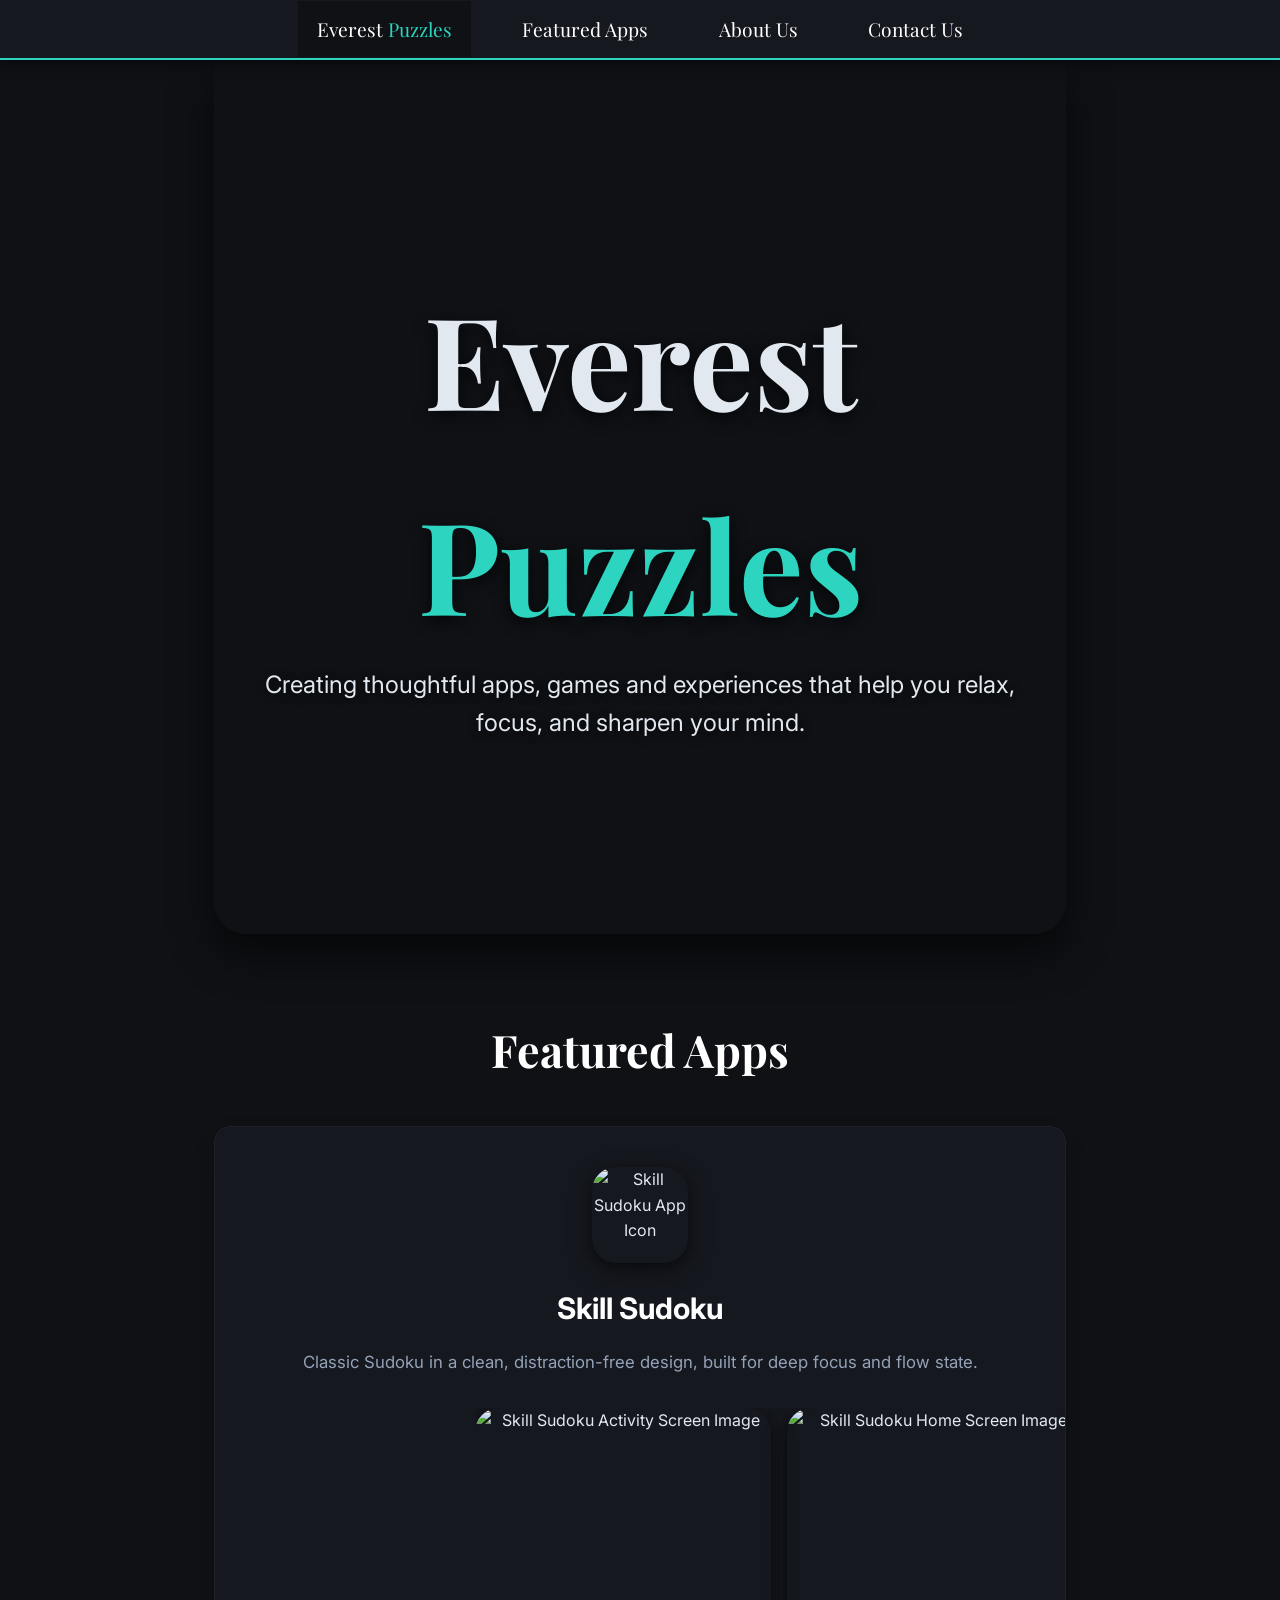
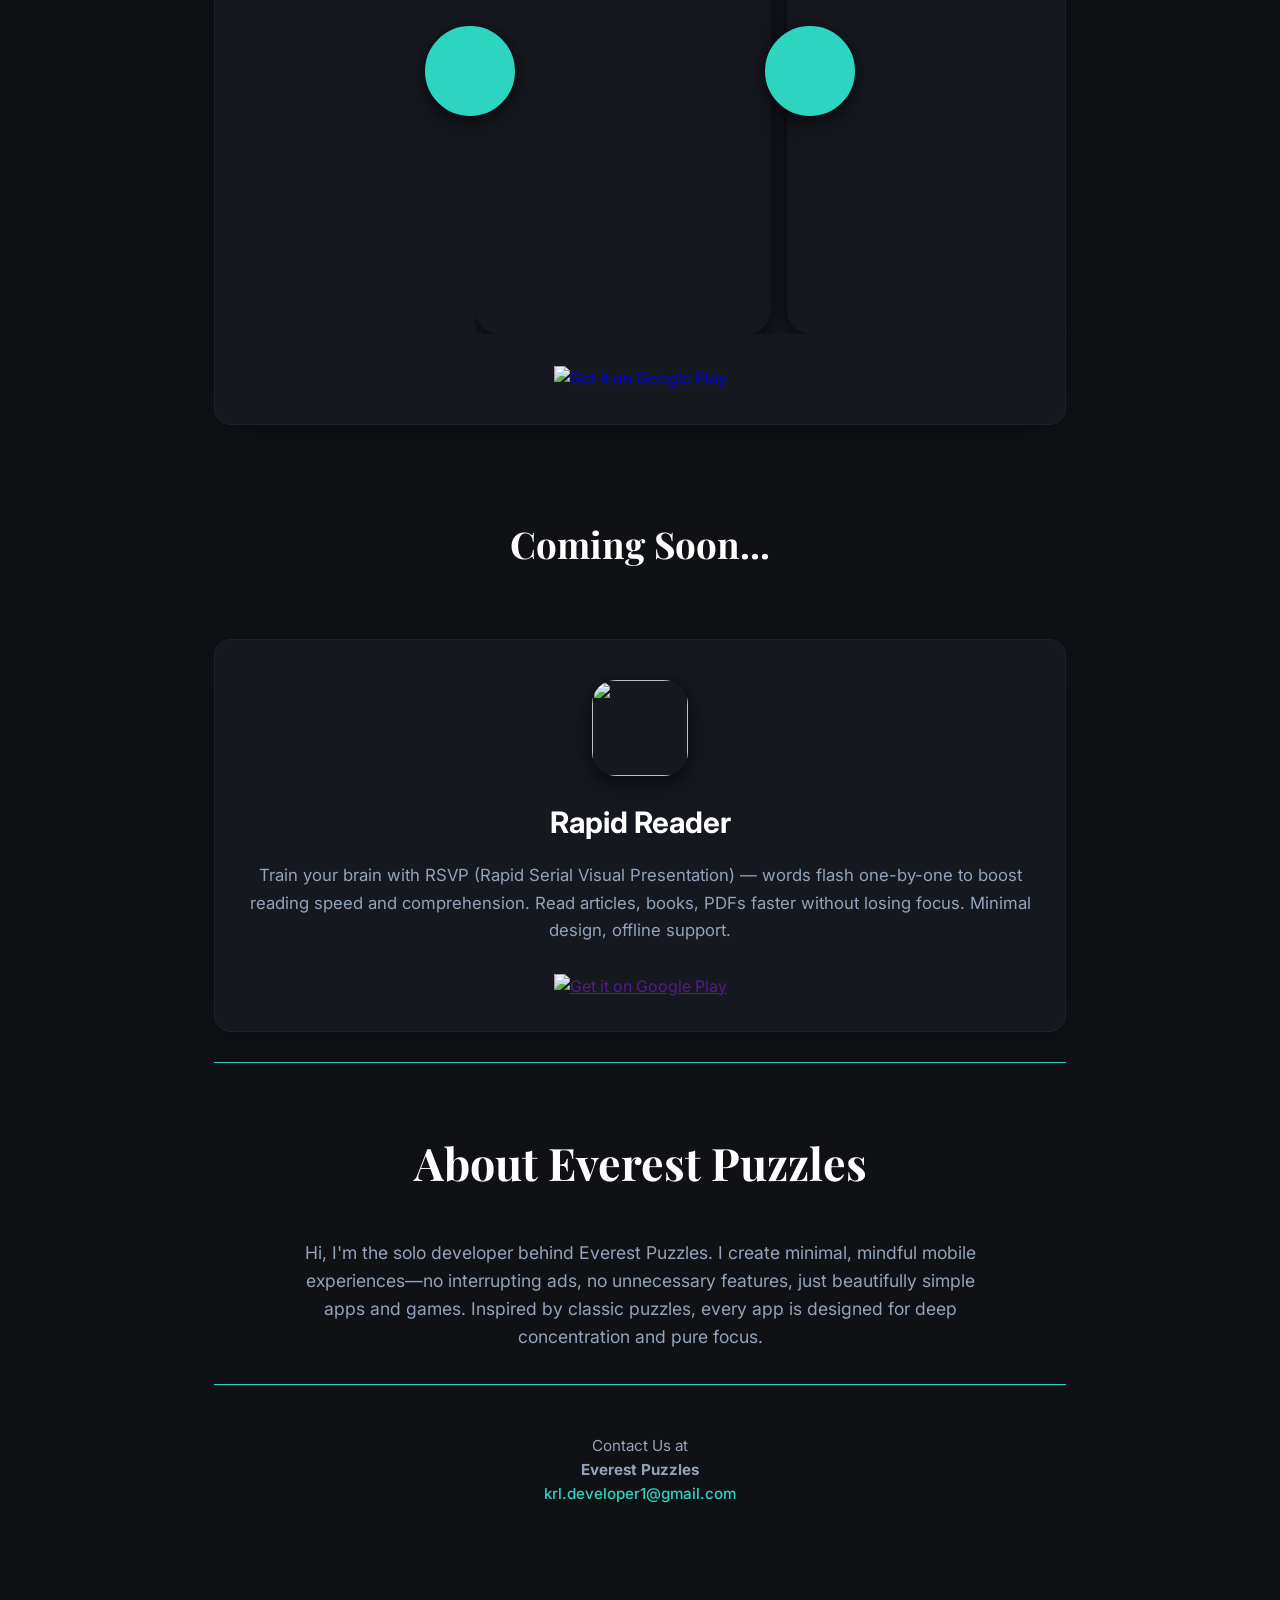
==== index.html @ 186bf248 "Fix UI on mobile" ====
<!doctype html>
<html lang="en">
  <head>
    <meta charset="UTF-8" />
    <meta name="viewport" content="width=device-width, initial-scale=1.0" />
    <meta
      name="google-site-verification"
      content="dbGVjRHwz0TLsbcTTrkSU8XyVQTYcrqPcztXuCtZaCU"
    />

    <title>Everest Puzzles</title>

    <link rel="preconnect" href="https://fonts.googleapis.com" />
    <link rel="preconnect" href="https://fonts.gstatic.com" crossorigin />
    <link
      href="https://fonts.googleapis.com/css2?family=Inter:wght@400;500;600;700&family=Playfair+Display:wght@700;800&display=swap"
      rel="stylesheet"
    />
    <link href="style.css" rel="stylesheet" />
    <link
      rel="stylesheet"
      type="text/css"
      href="https://cdn.jsdelivr.net/npm/@phosphor-icons/web@2.1.2/src/bold/style.css"
    />
  </head>


  <body>
    <div class="container">
      <header>
        <h1>Everest<span style="color: var(--accent)"> Puzzles</span></h1>
        <p class="tagline">
          Creating thoughtful apps, games and experiences that help you relax,
          focus, and sharpen your mind.
        </p>
      </header>

      <h2 id="featured-apps">Featured Apps</h2>

      <div class="apps-grid">
        <div class="app-card">
          <div class="app-content">
            <div class="app-logo">
              <img
                src="https://play-lh.googleusercontent.com/NwyaOed-PkCeQTjPtVj1I7zG62GM6DydMEllmFa0b9XXj2BlN_TraAVYO-V7wIe2wxOdKFVBklnFgoj_mtf0gdY=w512-rw"
                alt="Skill Sudoku App Icon"
              />
            </div>
            <div class="app-title">Skill Sudoku</div>
            <p class="app-desc">
              Classic Sudoku in a clean, distraction-free design, built for
              deep focus and flow state.
            </p>
            <div class="app-screenshot-container">
            <div class="app-screenshot-grid">
              <div class="app-screenshot">
                <img
                  src="https://play-lh.googleusercontent.com/mdUcGEPUgM1mJXJxhR2XV_RYFXEG4l9vpWkGyEtZmDdzyHCvKEciwUzfQ_eGHFE0a64Ru9lBirCX3XklvKDR=w1052-h592-rw"
                  alt="Skill Sudoku Activity Screen Image"
                />
              </div>
              <div class="app-screenshot">
                <img
                  src="https://play-lh.googleusercontent.com/xqq74ktHTslGBweRU2ZRpNQcc-37nGCqCHQ4YUYA-iKBwNVeUKY60aRuMS9HL2DTSWZbb1Y4fVYny5gG_fSs=w1052-h592-rw"
                  alt="Skill Sudoku Home Screen Image"
                />
              </div>
              <div class="app-screenshot">
                <img
                  src="https://play-lh.googleusercontent.com/rAgiMSFQ7FAYNxkguWkNg-zYeDOTkd55LLJfR-Xi64TnRB0S3By59lv-Bk7RWJJC2Nfcs2zmusudYTxvt11YVOk=w1052-h592-rw"
                  alt="Skill Sudoku How To Play Screen Image"
                />
              </div>
              <div class="app-screenshot">
                <img
                  src="https://play-lh.googleusercontent.com/2ImYkgoFRXlmTk5ZDJGWsh2_id8fmQ3IhZLGK776kxwefyWp1FAGk0PCsTkwO4BDaafygyQjIemBRr_m9c94=w1052-h592-rw"
                  alt="Skill Sudoku 6x6 Game Image"
                />
              </div>
              <div class="app-screenshot">
                <img
                  src="https://play-lh.googleusercontent.com/R0bIRF1PtXZUwcFwQUTJoilBbEOMFPMZEliZqxEdVAjClbCQVAEvkz2GxAoPGWyF36Sn5YFexMH8KRgacfNsFvE=w1052-h592-rw"
                  alt="Skill Sudoku 9x9 Game Image"
                />
              </div>
              <div class="app-screenshot">
                <img
                  src="https://play-lh.googleusercontent.com/M2uWXkJLlSu1kTgsUp5h_Stbj4gVOsQosqHeoVAJZ5z8ZrvbBXeSahBjFNcKKO2al55_0vgHYyz46jvFEyKCrw=w1052-h592-rw"
                  alt="Skill Sudoku Settings Screen Image"
                />
              </div>
              <div class="app-screenshot">
                <img
                  src="https://play-lh.googleusercontent.com/GKgKNWSjOwTeJhVD7-9cJlDQm1c4vz-wJnft5Q41sDm1s-0YUTk3E5IltFXQPQoexEH9VC1YWm05jCG33aluWg=w1052-h592-rw"
                  alt="Skill Sudoku Statistics Screen Image"
                />
              </div>
              <div class="app-screenshot">
                <img
                  src="https://play-lh.googleusercontent.com/rxCJkZ5RikZI3qdiNX8VPWnEG3ZbGLZ4VU8HW9ybby2rVe3NgZD9rQ9IFHX0nVM6oqOUQxvdyE1A8xBVsuQSIw=w1052-h592-rw"
                  alt="Skill Sudoku Sudoku History Screen Image"
                />
              </div>
            </div>
              <div class="screenshot-nav-button" style="left: -50px" onclick="previousImage()"><i class="ph-bold ph-caret-double-left"></i></div>
              <div class="screenshot-nav-button" style="right: -50px" onclick="nextImage()"><i class="ph-bold ph-caret-double-right"></i></div>
            </div>
            <a
              href="https://play.google.com/store/apps/details?id=com.krish.skillsudoku&hl=en_GB&pli=1"
              class="store-badge"
              target="_blank"
              rel="noopener"
            >
            <img
              src="https://upload.wikimedia.org/wikipedia/commons/7/78/Google_Play_Store_badge_EN.svg"
              alt="Get it on Google Play"
            />
            </a>
          </div>
        </div>
      </div>
      <br />
      <h3>Coming Soon...</h3>
      <br />
      <div class="apps-grid">
        <div class="app-card">
          <div class="app-content">
            <div class="app-logo">
              <img src="https://placehold.co/512x512?text=?" />
            </div>
            <div class="app-title">Rapid Reader</div>
            <p class="app-desc">
              Train your brain with RSVP (Rapid Serial Visual Presentation) —
              words flash one-by-one to boost reading speed and comprehension.
              Read articles, books, PDFs faster without losing focus. Minimal
              design, offline support.
            </p>
            <a href="" class="store-badge" target="_blank" rel="noopener">
              <img
                src="https://upload.wikimedia.org/wikipedia/commons/7/78/Google_Play_Store_badge_EN.svg"
                alt="Get it on Google Play"
              />
            </a>
          </div>
        </div>
      </div>

      <!-- About Section -->
    <div>
      <div
        style="
          margin-top: 30px;
          border-top: 1px solid var(--accent);
          border-bottom: 1px solid var(--accent);
        "
      >
        <h2 id="about-us">About Everest Puzzles</h2>
        <p
          style="
            max-width: 700px;
            margin: 0 auto 2rem;
            text-align: center;
            color: var(--text-sec);
            font-size: 1.1rem;
          "
        >
          Hi, I'm the solo developer behind Everest Puzzles. I create minimal,
          mindful mobile experiences—no interrupting ads, no unnecessary
          features, just beautifully simple apps and games. Inspired by classic
          puzzles, every app is designed for deep concentration and pure focus.
        </p>
      </div>
    </div>

    <footer id="contact-us">
      <p>
        Contact Us at<br/ ><strong>Everest Puzzles</strong><br />
        <a href="mailto:krl.developer1@gmail.com">krl.developer1@gmail.com</a>
      </p>
    </footer>
    <div class="navbar">
      <ul>
        <li>
          <p>Everest<span style="color: var(--accent)"> Puzzles</span></p>
        </li>
        <li><a href="#featured-apps">Featured Apps</a></li>
        <li><a href="#about-us">About Us</a></li>
        <li><a href="#contact-us">Contact Us</a></li>
      </ul>
    </div>
    <script src="screenshot-carousel-script.js"></script>
  </body>
</html>
---- style.css ----
:root {
  --bg: #0f1115;
  --surface: #16181f;
  --surface-2: #1e212b;
  --text: #e2e8f0;
  --text-sec: #94a3b8;
  --accent: #2dd4bf;
  --accent-dim: #0f766e;
}

* {
  margin: 0;
  padding: 0;
  box-sizing: border-box;
}

html,
body {
  min-height: 100%;
  background: var(--bg);
  color: var(--text);
  font-family: "Inter", system-ui, sans-serif;
  line-height: 1.6;
}

.container {
  max-width: 900px;
  margin: 0 auto;
  padding: 4rem 1.5rem 6rem;
}

header {
  position: relative;
  text-align: center;
  margin-bottom: 5rem;
  padding: 12rem 2rem 12rem;
  background: var(--bg)
    url("https://play-lh.googleusercontent.com/LMDs_vJP-gpUxQ6JbaKrohPrgesqFaukgXSXYJQ12qegTd7KudieOyLf1Fq3rpS2cfM=w3840-h2160-rw")
    center/cover no-repeat;
  border-radius: 0 0 32px 32px;
  /* Soft curve at bottom */
  overflow: hidden;
  box-shadow: 0 20px 40px rgba(0, 0, 0, 0.6);
}

header::before {
  content: "";
  position: absolute;
  inset: 0;
  background: linear-gradient(
    to bottom,
    rgba(15, 17, 21, 0.65),
    rgba(15, 17, 21, 0.9) 60%
  );
  z-index: 1;
}

header > * {
  position: relative;
  z-index: 2;
}

h1 {
  text-shadow: 0 4px 16px rgba(0, 0, 0, 0.8);
  font-size: clamp(4rem, 14vw, 8rem);
  font-family: "Playfair Display";
}

.tagline {
  text-shadow: 0 2px 10px rgba(0, 0, 0, 0.7);
  font-size: 1.5rem;
}

h2 {
  font-family: "Playfair Display", serif;
  font-size: 2.8rem;
  font-weight: 700;
  color: white;
  margin: 4rem 0 2.5rem;
  text-align: center;
}

h3 {
  font-family: "Playfair Display", serif;
  font-size: 2.3rem;
  font-weight: 700;
  color: white;
  margin: 4rem 0 2.5rem;
  text-align: center;
}

.apps-grid {
  display: grid;
  grid-template-columns: repeat(auto-fit, minmax(340px, 1fr));
  gap: 2rem;
}

.app-card {
  background: var(--surface);
  border-radius: 16px;
  overflow: hidden;
  border: 1px solid var(--surface-2);
  transition: all 0.25s ease;
  box-shadow: 0 10px 30px -12px rgba(0, 0, 0, 0.4);
}

.app-card:hover {
  transform: translateY(-8px);
  box-shadow: 0 20px 40px -16px rgba(0, 0, 0, 0.5);
  border-color: var(--accent-dim);
}

.app-content {
  padding: 2.5rem 2rem 2rem;
  text-align: center;
}

.app-logo {
  width: 96px;
  height: 96px;
  border-radius: 24px;
  overflow: hidden;
  box-shadow:
    0 8px 24px rgba(0, 0, 0, 0.4),
    0 2px 8px rgba(0, 0, 0, 0.3);
  margin: 0 auto 1.4rem;
  display: block;
  transition: transform 0.25s ease;
}

.app-card:hover .app-logo {
  transform: scale(1.08);
}

.app-logo img {
  width: 100%;
  height: 100%;
  object-fit: cover;
  display: block;
}

.app-title {
  font-size: 1.85rem;
  font-weight: 700;
  margin-bottom: 1rem;
  color: white;
}

.app-desc {
  font-size: 1.05rem;
  color: var(--text-sec);
  margin-bottom: 1.8rem;
  line-height: 1.65;
}

/* Screenshots */
.app-screenshot-container {
  position: relative;
  width: 100%;
  max-width: 330px;
  margin: 2rem auto;
  border-radius: 24px;
}

.app-screenshot-grid {
  display: flex;
  flex-direction: row;
  flex-wrap: nowrap;
  transition: transform 0.5s cubic-bezier(0.22, 1, 0.36, 1);
  transform: translateX(var(--translate-x, 0));
  width: max-content;
  overflow: hidden;
}

.screenshot-nav-button {
  display: flex;
  position: absolute;

  top: calc(50% - 45px);

  justify-content: center;
  align-items: center;

  background-color: var(--accent);

  border: 2px solid var(--accent);
  border-radius: 50%;
  width: 90px;
  height: 90px;

  transition:
    transform 0.08s ease,
    background-color 0.2s ease,
    box-shadow 0.25s ease;

  box-shadow:
    0 8px 24px rgba(0, 0, 0, 0.4),
    0 2px 8px rgba(0, 0, 0, 0.3);
}

.screenshot-nav-button:hover {
  transform: scale(1.1);
  background-color: var(--accent-dim);

  box-shadow:
    0 8px 24px var(--accent-dim),
    0 2px 8px var(--accent-dim);
}

.screenshot-nav-button:active {
  background-color: var(--surface-2);
  box-shadow:
    0 8px 24px var(--accent),
    0 2px 8px var(--accent);
  transform: scale(0.86);
}

.app-screenshot {
  flex: 0 0 296px;
  height: 526px;
  margin-right: 16px;
  border-radius: 24px;
  overflow: hidden;
  box-shadow:
    0 8px 24px rgba(0, 0, 0, 0.4),
    0 2px 8px rgba(0, 0, 0, 0.3);
  transition: transform 0.25s ease;
}

.app-screenshot:last-child {
  margin-right: 0;
}

.app-screenshot img {
  width: 100%;
  height: 100%;
  object-fit: cover;
  display: block;
}

.app-screenshot:hover {
  transform: scale(1.04);
}
.app-screenshot:hover {
  transform: scale(1.04);
}

.store-badge {
  display: inline-block;
  transition: transform 0.2s ease;
}

.store-badge:hover {
  transform: scale(1.06);
}

.store-badge img {
  height: 64px;
  width: auto;
}

footer {
  padding: 3rem 1.5rem 2rem;
  text-align: center;
  border-top: 1px solid var(--surface-2);
  color: var(--text-sec);
  font-size: 0.95rem;
}

footer a {
  color: var(--accent);
  text-decoration: none;
  font-weight: 500;
}

footer a:hover {
  text-decoration: underline;
  color: #5eead4;
}

/* Navigation Bar */
.navbar {
  position: fixed;
  top: 0;
  left: 0;
  width: 100%;
  height: 60px;
  background: var(--surface);
  border-bottom: 2px solid var(--accent);
  box-shadow: 0 4px 12px rgba(0, 0, 0, 0.5);
  z-index: 1000;
  display: flex;
  align-items: center;
  justify-content: center;
}

.navbar ul {
  list-style: none;
  display: flex;
  margin: 0;
  padding: 0;
}

.navbar li {
  margin: 0 1rem;
}

.navbar a,
.navbar p {
  display: flex;
  color: white;
  text-decoration: none;
  font-family: "Playfair Display", serif;
  font-size: 1.2rem;
  padding: 0.8rem 1.2rem;
  transition: all 0.3s;
  align-items: center;
}

.navbar p {
  background: var(--bg);
}

.navbar a:hover {
  color: var(--accent);
  background: var(--surface-2);
  border-radius: 12px;
}

.navbar .logo {
  font-weight: bold;
  margin-right: 2rem;
}

@media (max-width: 768px) {
  .navbar ul {
    flex-wrap: wrap;
    justify-content: center;
  }

  .navbar {
    height: 120px;
  }

  .navbar li {
    margin: 0.5rem;
  }

  header {
    padding: 8rem 1.5rem 9rem;
  }

  h1 {
    font-size: clamp(3.2rem, 11vw, 5.5rem);
  }

  .container {
    padding: 2rem 1rem 5rem;
  }

  .navbar a,
  .navbar p {
    font-size: 1.05rem;
    padding: 0.5rem 0.9rem;
  }

  .app-logo {
    width: 88px;
    height: 88px;
    border-radius: 22px;
  }
}
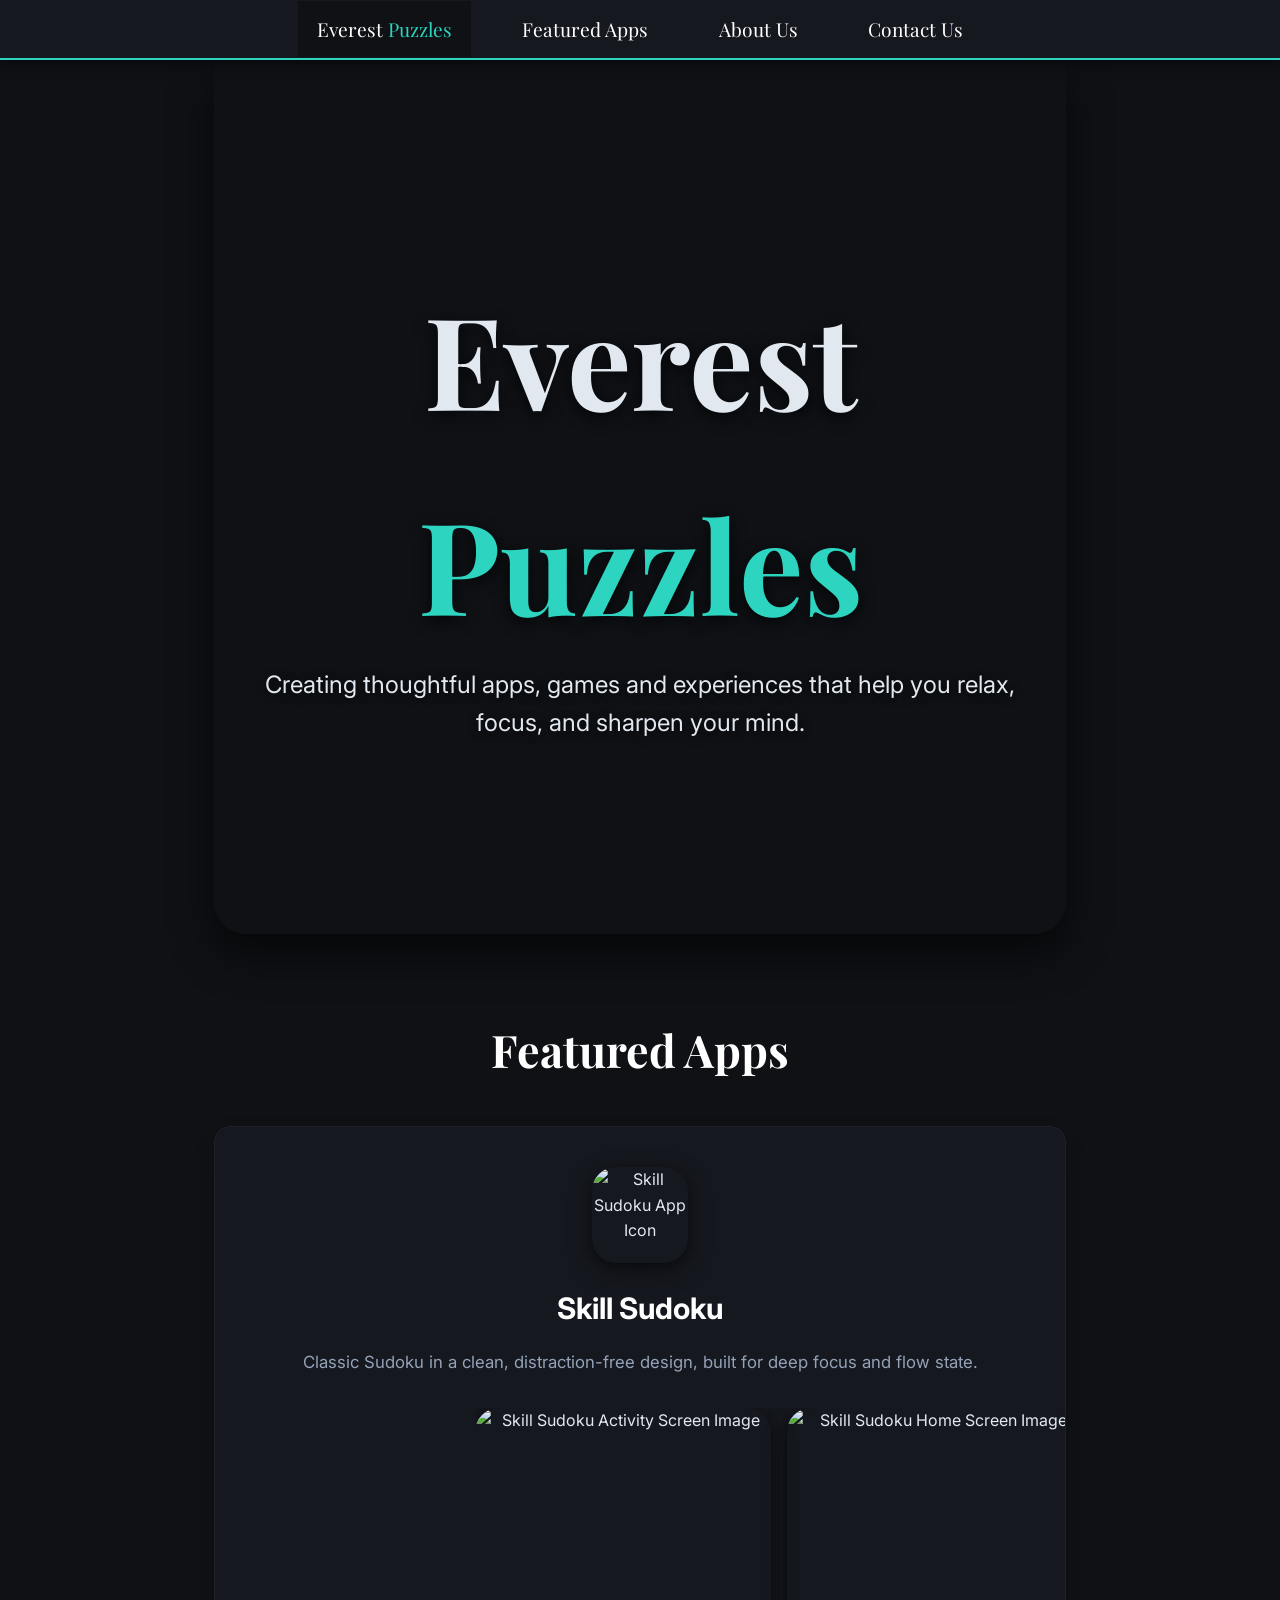
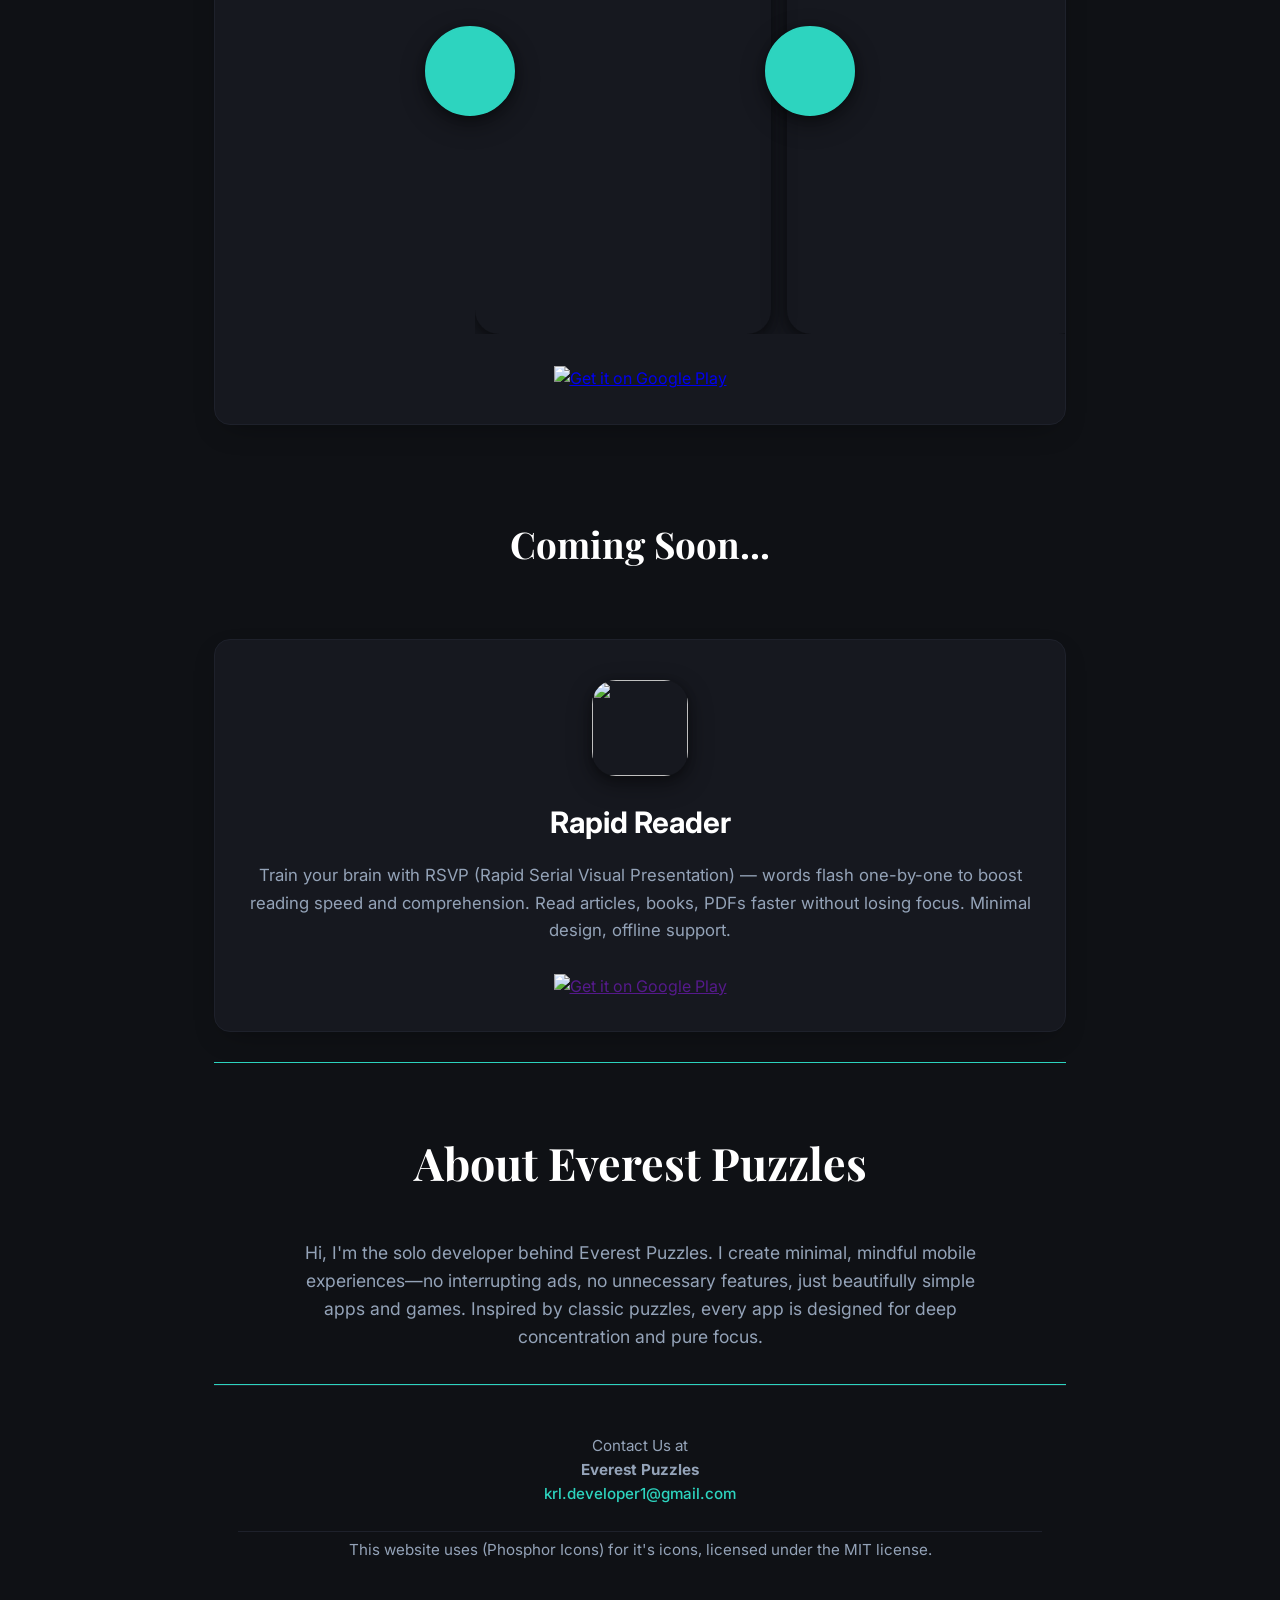
==== commit 0437121a: "Add review card Add review cards to quote reviews in the future." ====
--- a/index.html
+++ b/index.html
@@ -177,6 +177,8 @@
         Contact Us at<br/ ><strong>Everest Puzzles</strong><br />
         <a href="mailto:krl.developer1@gmail.com">krl.developer1@gmail.com</a>
       </p>
+      <br >
+      <div style="border-top: 1px solid var(--surface-2);"><p style="margin-top: 6px;">This website uses <a href="phosphoricons.com"></a> (Phosphor Icons) for it's icons, licensed under the MIT license.</p></div>
     </footer>
     <div class="navbar">
       <ul>
--- a/style.css
+++ b/style.css
@@ -6,6 +6,8 @@
   --text-sec: #94a3b8;
   --accent: #2dd4bf;
   --accent-dim: #0f766e;
+  --review-gold: #e0b700;
+  --review-gold-dim: #d0a300;
 }
 
 * {
@@ -87,6 +89,16 @@
   color: white;
   margin: 4rem 0 2.5rem;
   text-align: center;
+}
+
+h4 {
+  font-family: "Playfair Display", serif;
+  font-size: 1.9rem;
+  font-weight: 500;
+  color: var(--text);
+  margin: 4rem 0 2.5rem;
+  text-align: center;
+  border-bottom: 1px solid var(--accent);
 }
 
 .apps-grid {
@@ -332,6 +344,48 @@
   margin-right: 2rem;
 }
 
+/* Review cards/quote */
+.review-card {
+  background-color: var(--bg);
+  border-radius: 32px;
+  border: 3px solid var(--review-gold);
+  box-shadow:
+    0 20px 40px rgba(0, 0, 0, 0.6),
+    0 0 0 4px rgba(224, 183, 0, 0.15);
+  margin: 6px;
+  transition:
+    transform 0.2s ease,
+    border-width 0.2s ease,
+    background-color 0.1s ease;
+}
+
+.review-card:hover {
+  transform: scale(1.06);
+  border-width: 6px;
+  background-color: var(--surface-2);
+}
+
+.review-card .name {
+  color: var(--text-sec);
+  font-size: 1.35rem;
+  margin-left: 30px;
+  margin-top: 8px;
+  float: left;
+}
+
+.review-card .rating {
+  display: flex;
+  justify-content: center;
+  color: #ffdf00;
+  font-size: 2.4rem;
+  clear: both;
+}
+
+.review-card p {
+  color: #ffffff;
+  margin-bottom: 12px;
+}
+
 @media (max-width: 768px) {
   .navbar ul {
     flex-wrap: wrap;
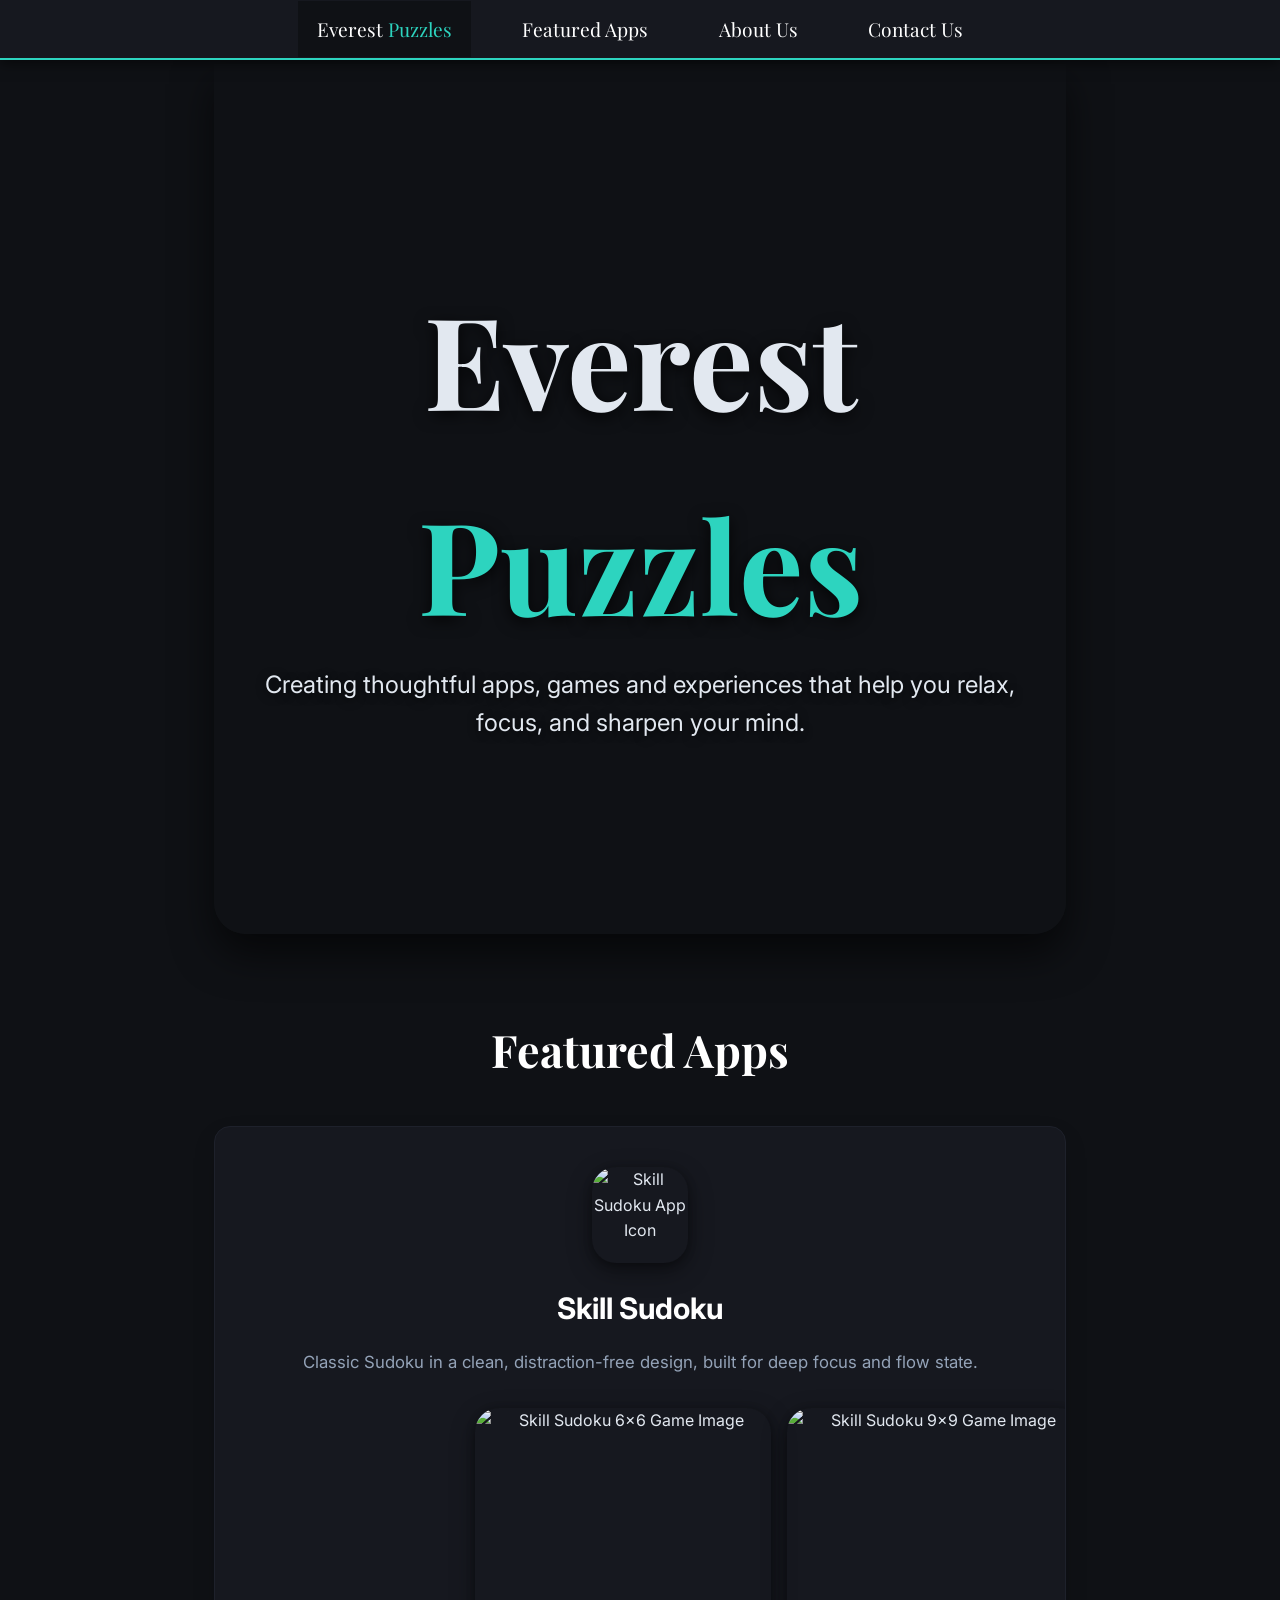
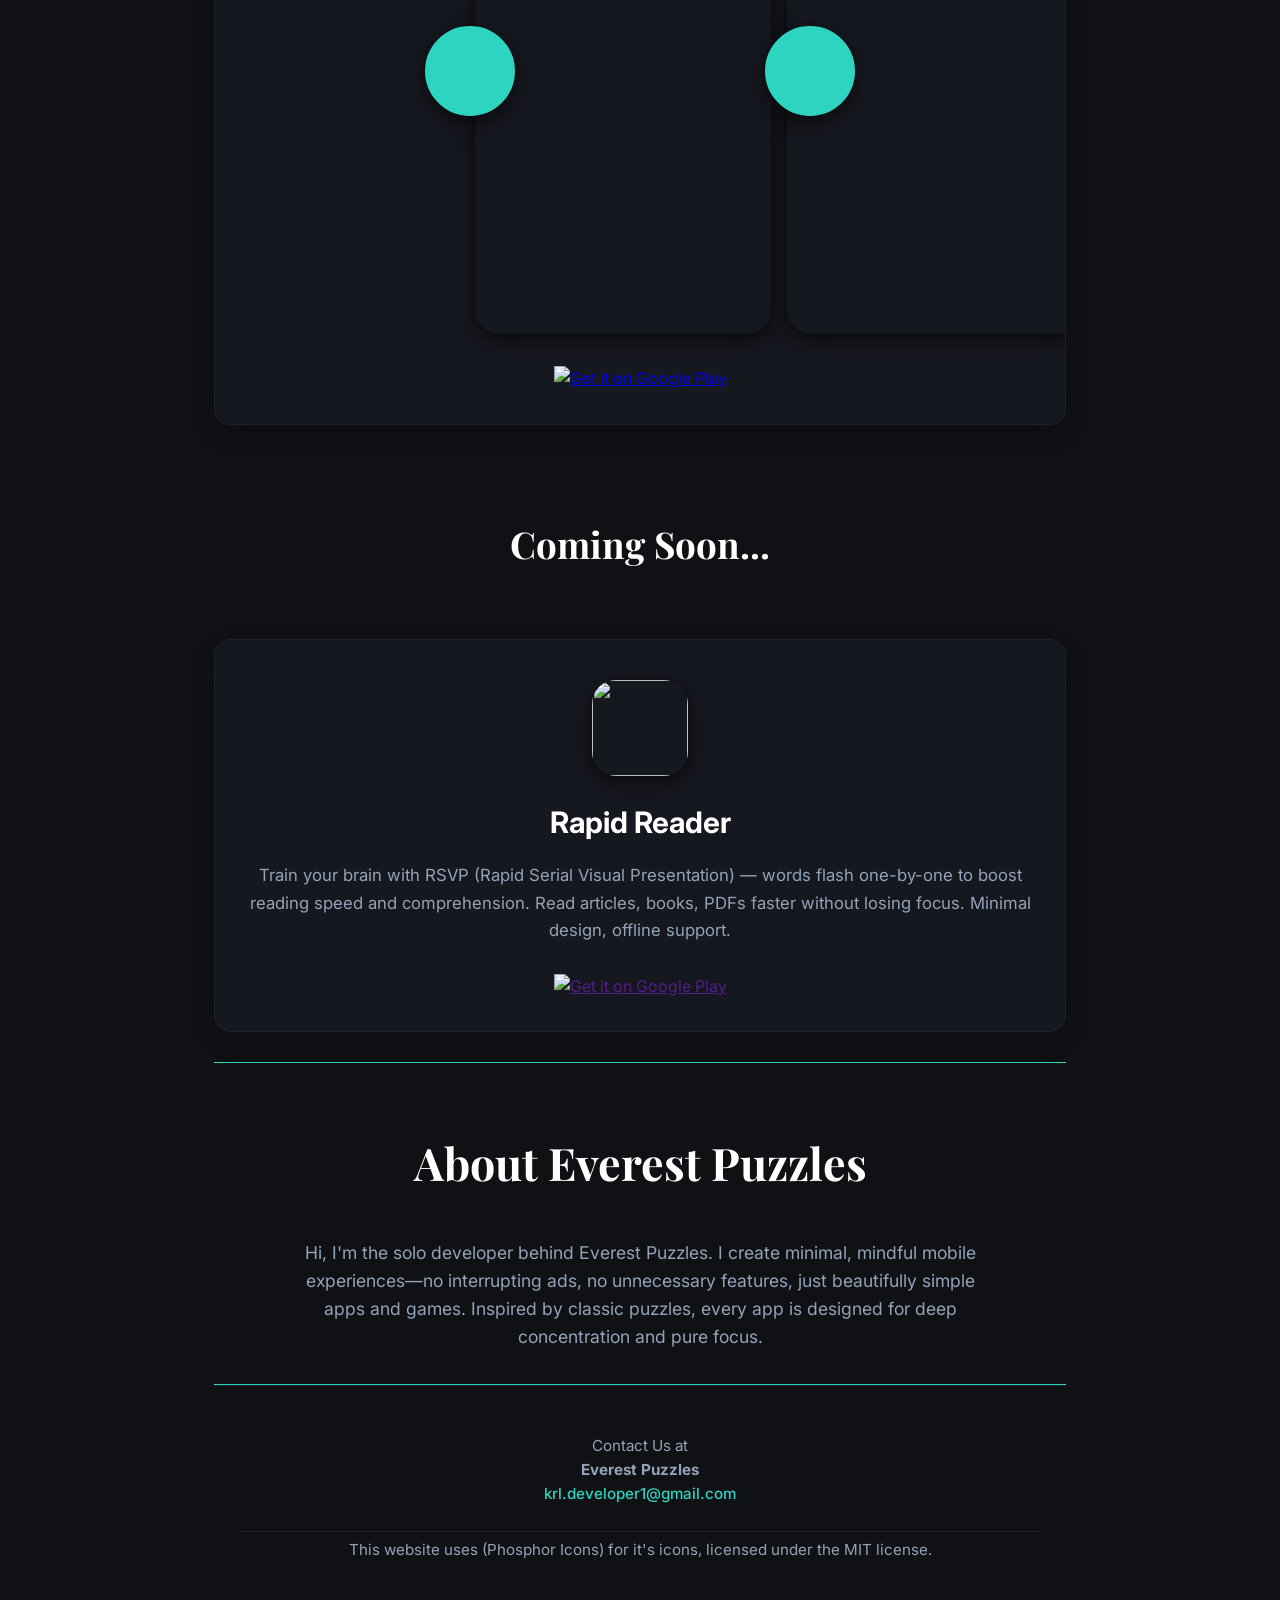
==== commit 73aea8d0: "Add new screenshots, fix screenshot clipping Add screenshots of the new Skill Sudoku UI and fix an i" ====
--- a/index.html
+++ b/index.html
@@ -55,50 +55,38 @@
             <div class="app-screenshot-grid">
               <div class="app-screenshot">
                 <img
-                  src="https://play-lh.googleusercontent.com/mdUcGEPUgM1mJXJxhR2XV_RYFXEG4l9vpWkGyEtZmDdzyHCvKEciwUzfQ_eGHFE0a64Ru9lBirCX3XklvKDR=w1052-h592-rw"
+                  <img src="https://play-lh.googleusercontent.com/4seR6eb0XaaSOPc-oehDUCrwgzE5L5pyx5Hs8DuT1V3Th_sOFHqNfAOSqGzwmDSb-t40oTW-3TN-Sp3zAe58pg=w1052-h592-rw"
+                  alt="Skill Sudoku 6x6 Game Image">
+                />
+              </div>
+              <div class="app-screenshot">
+                <img
+                  src="https://play-lh.googleusercontent.com/-CowCU8efrVnyYh8g-Zp0kEtvtSY04-jj2XUZatT33Xrv7MbTbilXRYpi5kYKTerEjPKrJPXtPns1HKub1Jx4A=w1052-h592-rw"
+                  alt="Skill Sudoku 9x9 Game Image"
+                />
+              </div>
+              <div class="app-screenshot">
+                <img
+                  src="https://play-lh.googleusercontent.com/MD5v-p3hxLlmNz7Ep4J3Lo3tFovnkZQCwf0i8tvT0g4oKPkdD2lCwG-Ckh5ZJpGz0meWML_iSMSg0pdImDewGg=w1052-h592-rw"
+                  alt="Skill Sudoku Statistics Screen Image"
+                />
+              </div>
+              <div class="app-screenshot">
+                <img
+                  src="https://play-lh.googleusercontent.com/Z6Uj4tebRGMlkJtfRnKTJlHq5G-7U31KKficmnbTHe1cNav3AVFYApk_uNi3leojlfdNY-tIFGrWeiTKStXKJgg=w1052-h592-rw"
+                  alt="Skill Sudoku Home Screen Image"
+                />
+              </div>
+              <div class="app-screenshot">
+                <img
+                  src="https://play-lh.googleusercontent.com/X3oJ8Nkr52Q5UJRGbYaxrcTnY-a0HVlsbT6oc5g3G_vVsRQF6T40Z3_EVpRPQHBkyV8zHoq8pT_VXo31HmasIA=w1052-h592-rw"
                   alt="Skill Sudoku Activity Screen Image"
                 />
               </div>
               <div class="app-screenshot">
                 <img
-                  src="https://play-lh.googleusercontent.com/xqq74ktHTslGBweRU2ZRpNQcc-37nGCqCHQ4YUYA-iKBwNVeUKY60aRuMS9HL2DTSWZbb1Y4fVYny5gG_fSs=w1052-h592-rw"
-                  alt="Skill Sudoku Home Screen Image"
-                />
-              </div>
-              <div class="app-screenshot">
-                <img
-                  src="https://play-lh.googleusercontent.com/rAgiMSFQ7FAYNxkguWkNg-zYeDOTkd55LLJfR-Xi64TnRB0S3By59lv-Bk7RWJJC2Nfcs2zmusudYTxvt11YVOk=w1052-h592-rw"
+                  src="https://play-lh.googleusercontent.com/Ihvf-KndHTKvL0evKYfzFyz-tIN5BiVo2n39PxoTAIuoJFIEY3XHgnSmoxAH5l_U5FYKxFczgG7nj2GGp8xbTw=w1052-h592-rw"
                   alt="Skill Sudoku How To Play Screen Image"
-                />
-              </div>
-              <div class="app-screenshot">
-                <img
-                  src="https://play-lh.googleusercontent.com/2ImYkgoFRXlmTk5ZDJGWsh2_id8fmQ3IhZLGK776kxwefyWp1FAGk0PCsTkwO4BDaafygyQjIemBRr_m9c94=w1052-h592-rw"
-                  alt="Skill Sudoku 6x6 Game Image"
-                />
-              </div>
-              <div class="app-screenshot">
-                <img
-                  src="https://play-lh.googleusercontent.com/R0bIRF1PtXZUwcFwQUTJoilBbEOMFPMZEliZqxEdVAjClbCQVAEvkz2GxAoPGWyF36Sn5YFexMH8KRgacfNsFvE=w1052-h592-rw"
-                  alt="Skill Sudoku 9x9 Game Image"
-                />
-              </div>
-              <div class="app-screenshot">
-                <img
-                  src="https://play-lh.googleusercontent.com/M2uWXkJLlSu1kTgsUp5h_Stbj4gVOsQosqHeoVAJZ5z8ZrvbBXeSahBjFNcKKO2al55_0vgHYyz46jvFEyKCrw=w1052-h592-rw"
-                  alt="Skill Sudoku Settings Screen Image"
-                />
-              </div>
-              <div class="app-screenshot">
-                <img
-                  src="https://play-lh.googleusercontent.com/GKgKNWSjOwTeJhVD7-9cJlDQm1c4vz-wJnft5Q41sDm1s-0YUTk3E5IltFXQPQoexEH9VC1YWm05jCG33aluWg=w1052-h592-rw"
-                  alt="Skill Sudoku Statistics Screen Image"
-                />
-              </div>
-              <div class="app-screenshot">
-                <img
-                  src="https://play-lh.googleusercontent.com/rxCJkZ5RikZI3qdiNX8VPWnEG3ZbGLZ4VU8HW9ybby2rVe3NgZD9rQ9IFHX0nVM6oqOUQxvdyE1A8xBVsuQSIw=w1052-h592-rw"
-                  alt="Skill Sudoku Sudoku History Screen Image"
                 />
               </div>
             </div>
--- a/style.css
+++ b/style.css
@@ -181,7 +181,6 @@
   transition: transform 0.5s cubic-bezier(0.22, 1, 0.36, 1);
   transform: translateX(var(--translate-x, 0));
   width: max-content;
-  overflow: hidden;
 }
 
 .screenshot-nav-button {
@@ -233,6 +232,7 @@
   margin-right: 16px;
   border-radius: 24px;
   overflow: hidden;
+
   box-shadow:
     0 8px 24px rgba(0, 0, 0, 0.4),
     0 2px 8px rgba(0, 0, 0, 0.3);
@@ -246,7 +246,7 @@
 .app-screenshot img {
   width: 100%;
   height: 100%;
-  object-fit: cover;
+  object-fit: contain;
   display: block;
 }
 
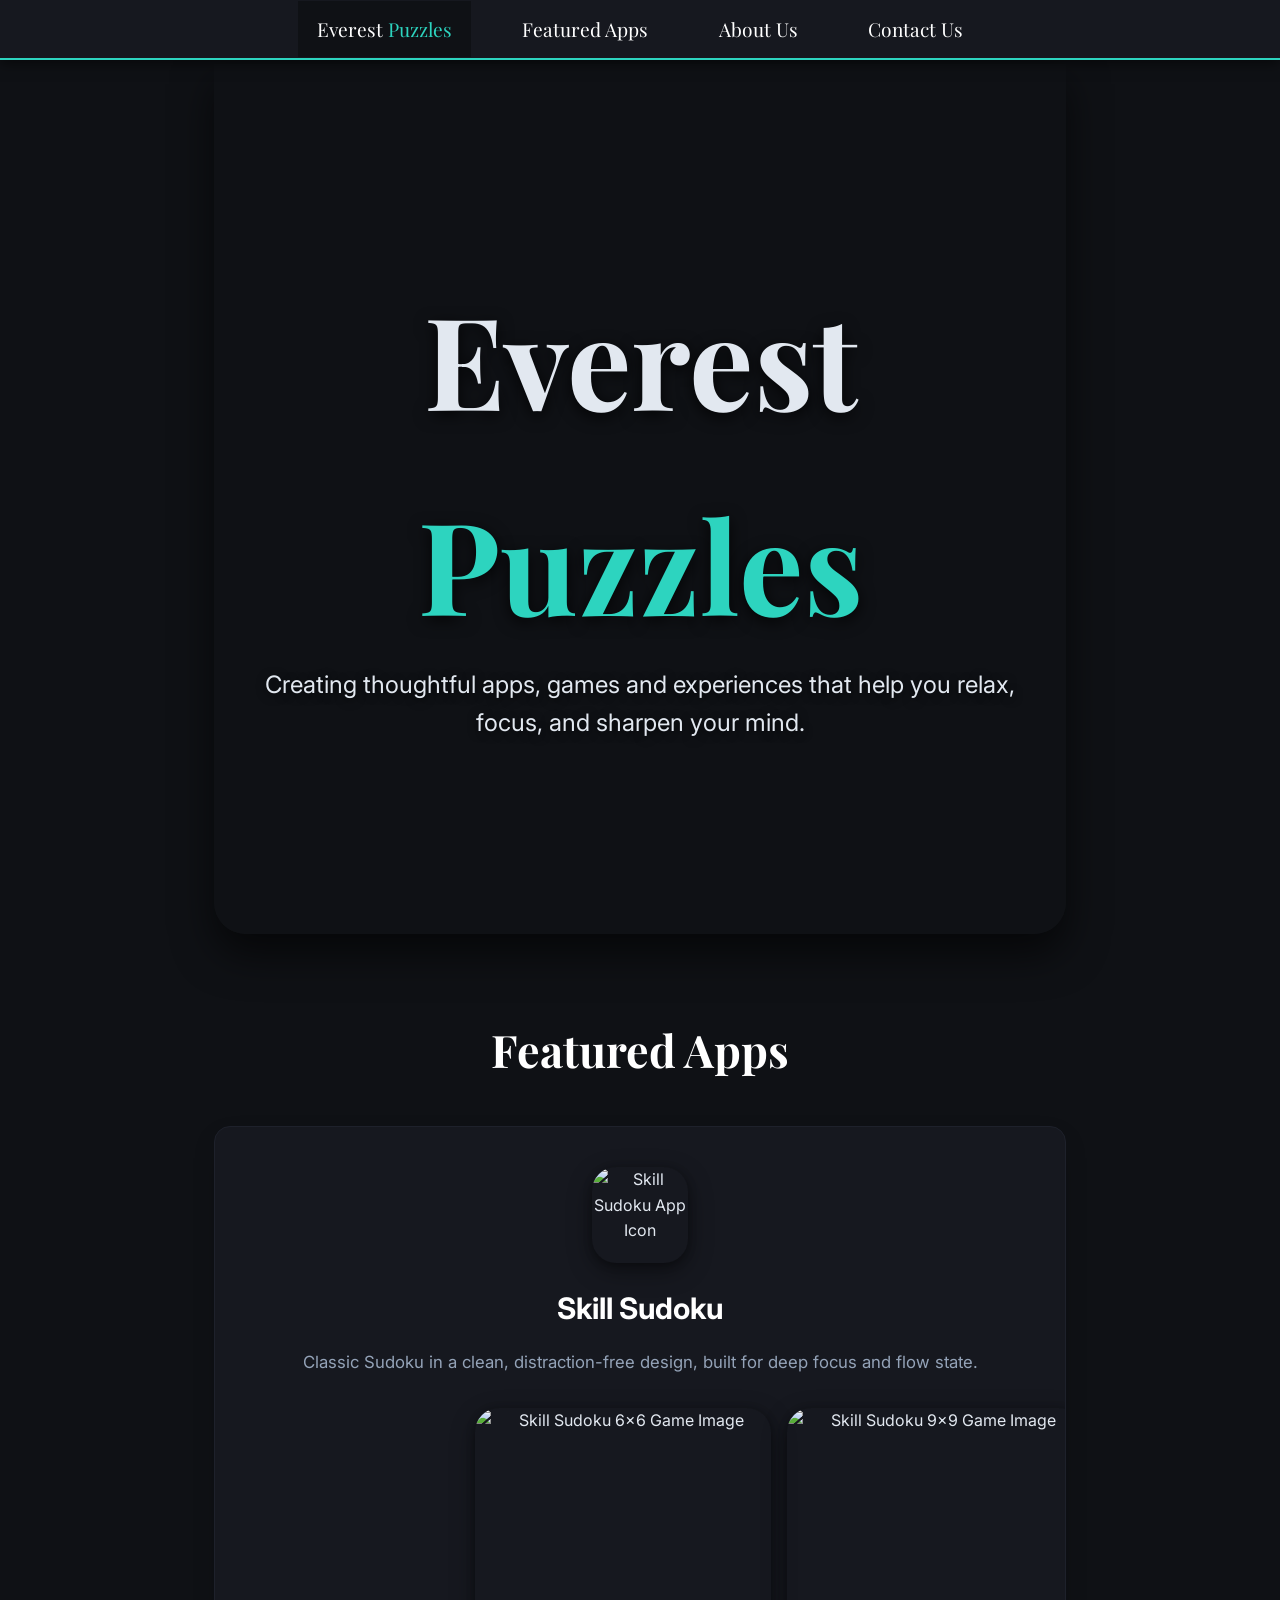
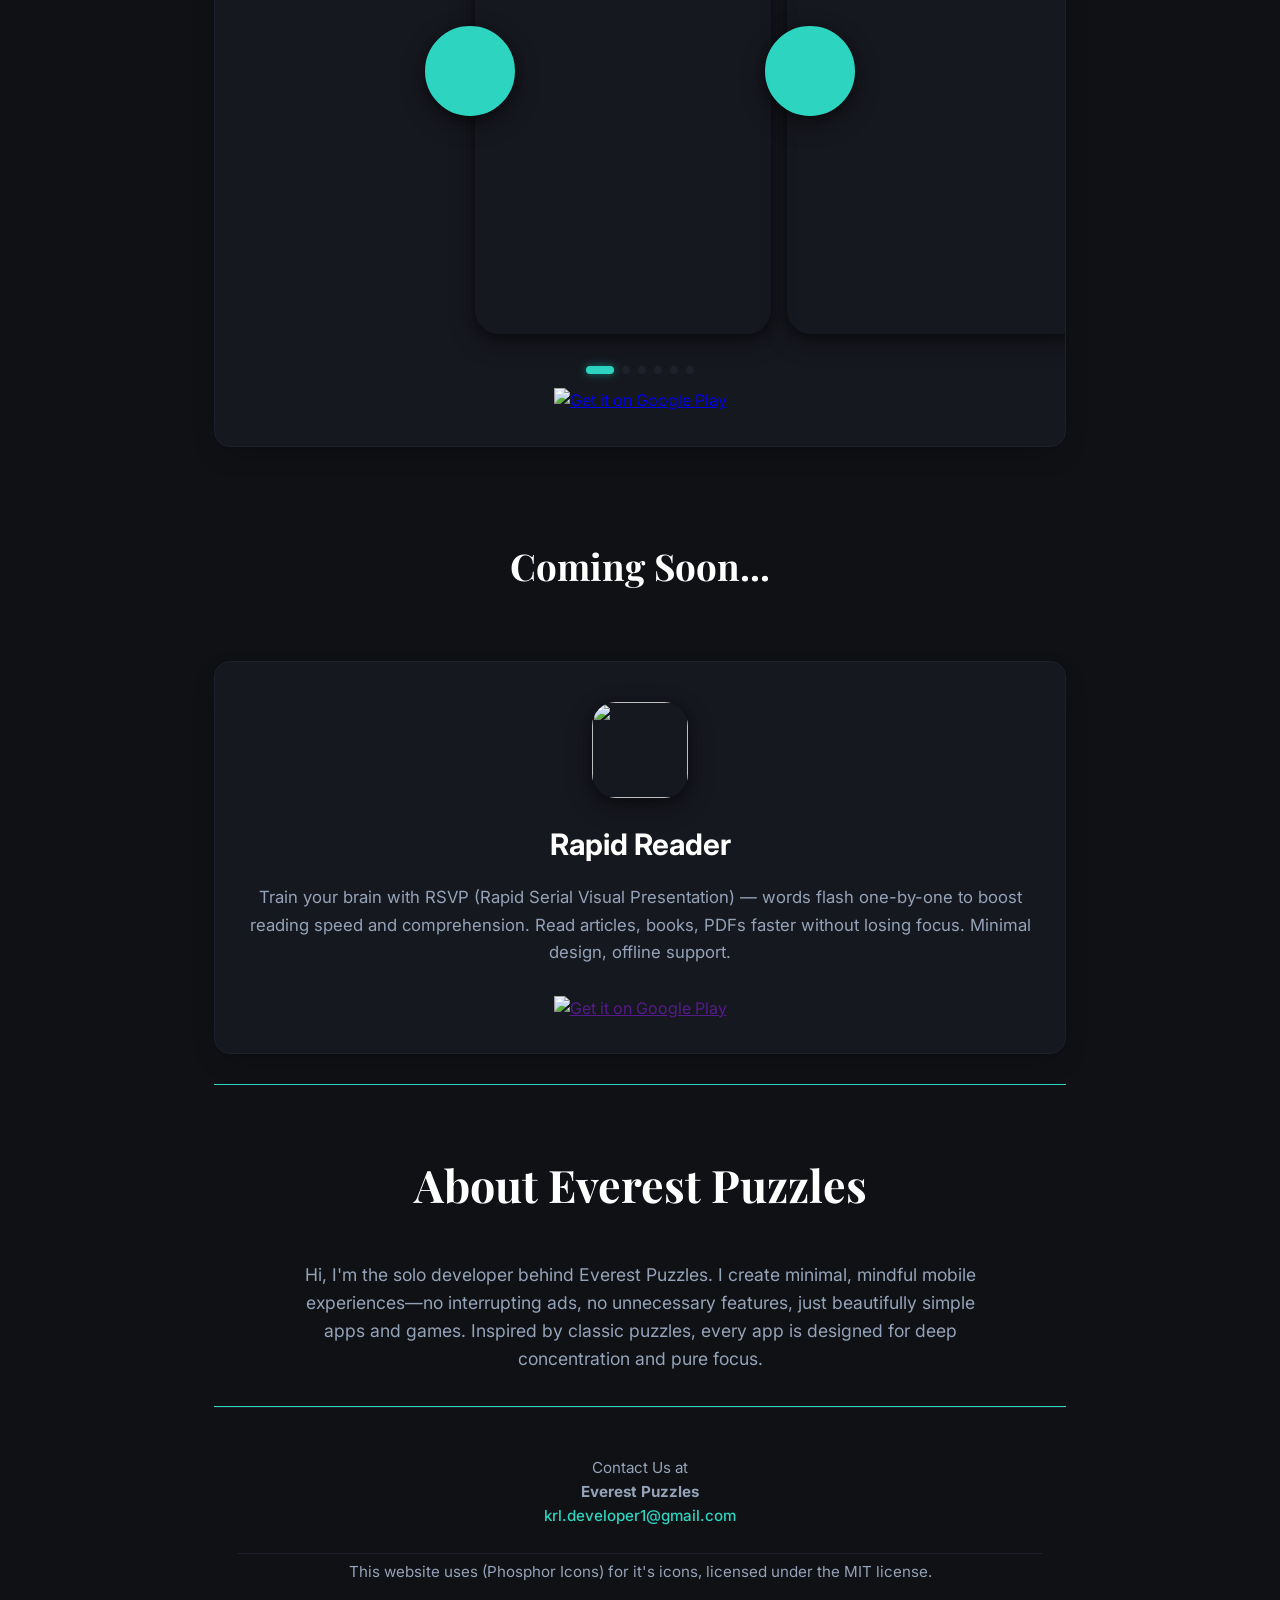
==== commit 417644a8: "Add carousel dots Add a line of dots representing which image of the carousel the user is on." ====
--- a/index.html
+++ b/index.html
@@ -93,6 +93,7 @@
               <div class="screenshot-nav-button" style="left: -50px" onclick="previousImage()"><i class="ph-bold ph-caret-double-left"></i></div>
               <div class="screenshot-nav-button" style="right: -50px" onclick="nextImage()"><i class="ph-bold ph-caret-double-right"></i></div>
             </div>
+            <div class="carousel-dots"></div>
             <a
               href="https://play.google.com/store/apps/details?id=com.krish.skillsudoku&hl=en_GB&pli=1"
               class="store-badge"
--- a/style.css
+++ b/style.css
@@ -386,6 +386,35 @@
   margin-bottom: 12px;
 }
 
+.carousel-dots {
+  display: flex;
+  justify-content: center;
+  align-items: center;
+  gap: 8px;
+  margin-top: 14px;
+  margin-bottom: 14px;
+}
+
+.carousel-dot {
+  height: 8px;
+  width: 8px;
+  border-radius: 999px;
+  background: var(--surface-2);
+  transition: all 0.35s cubic-bezier(0.22, 1, 0.36, 1);
+  cursor: pointer;
+}
+
+.carousel-dot.active {
+  width: 28px;
+  background: var(--accent);
+
+  box-shadow: 0 0 8px var(--accent-dim);
+}
+
+.carousel-dot:active {
+  transform: scale(0.85);
+}
+
 @media (max-width: 768px) {
   .navbar ul {
     flex-wrap: wrap;
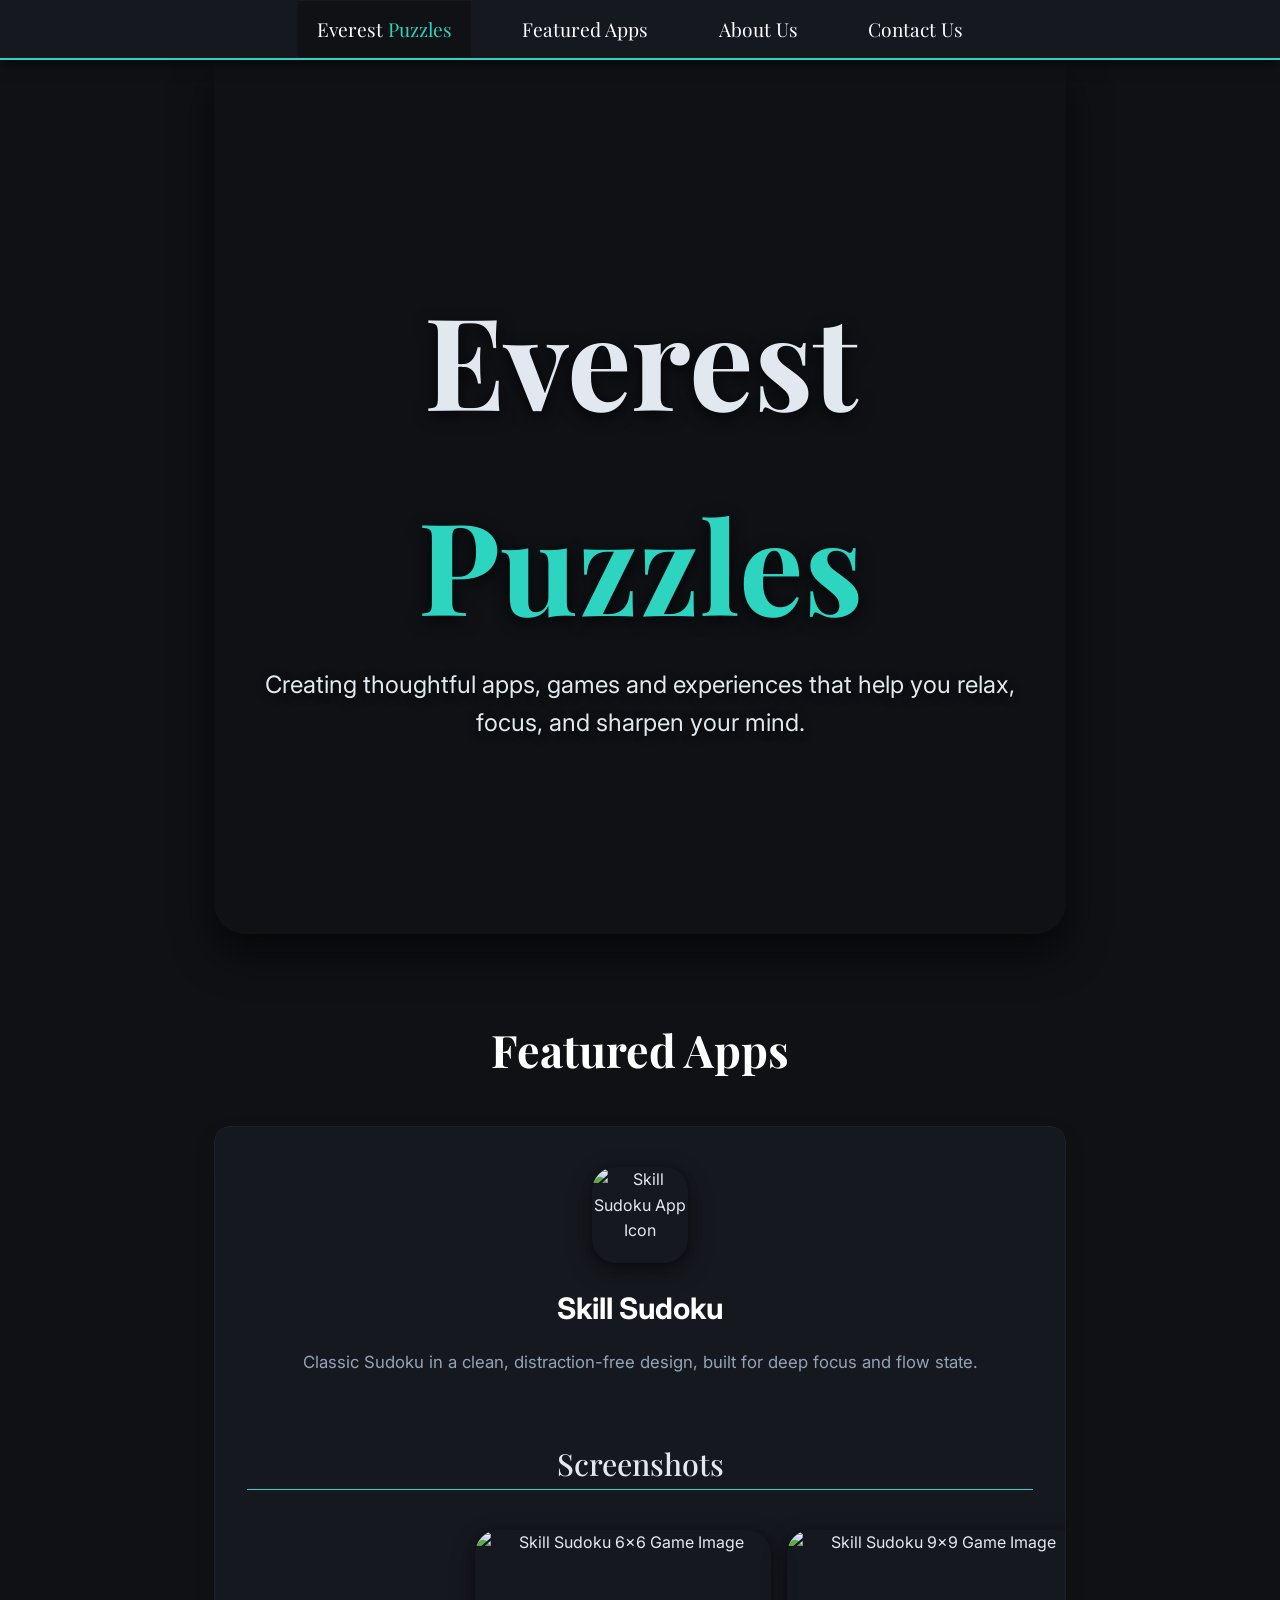
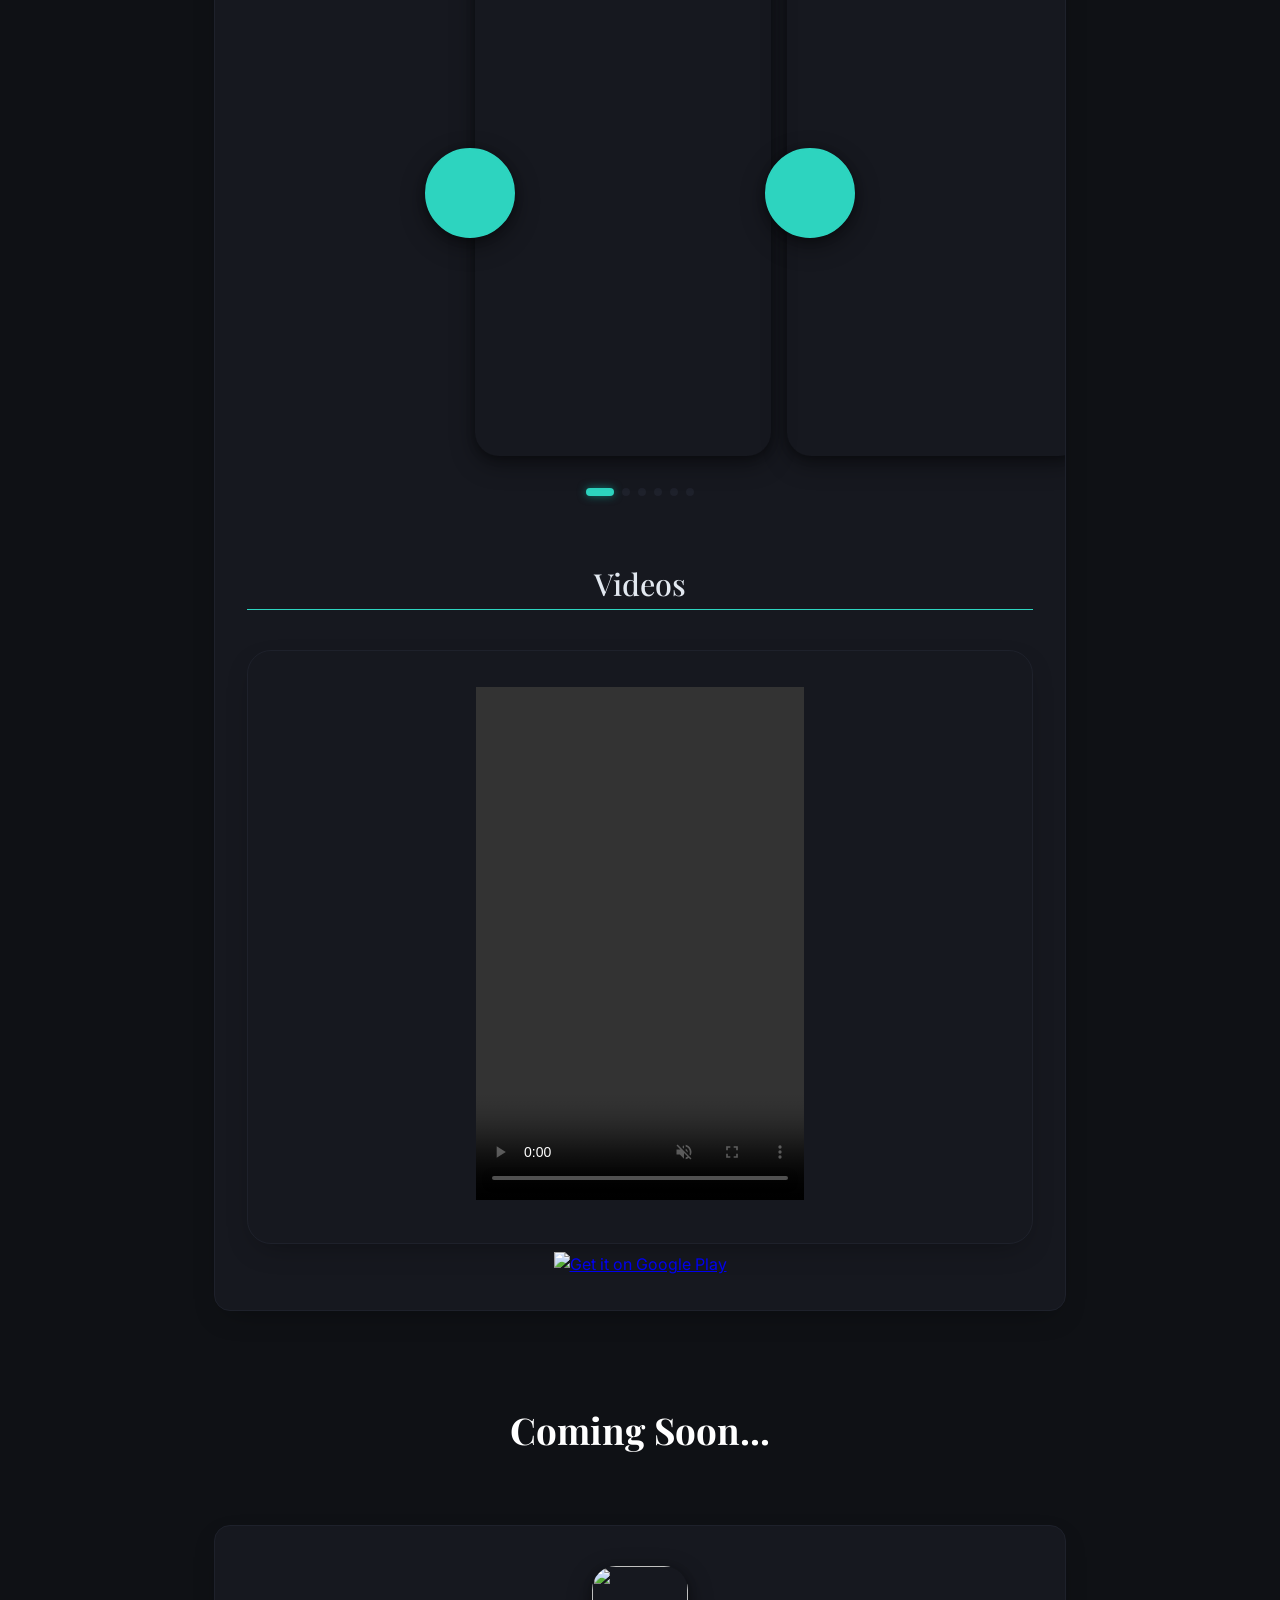
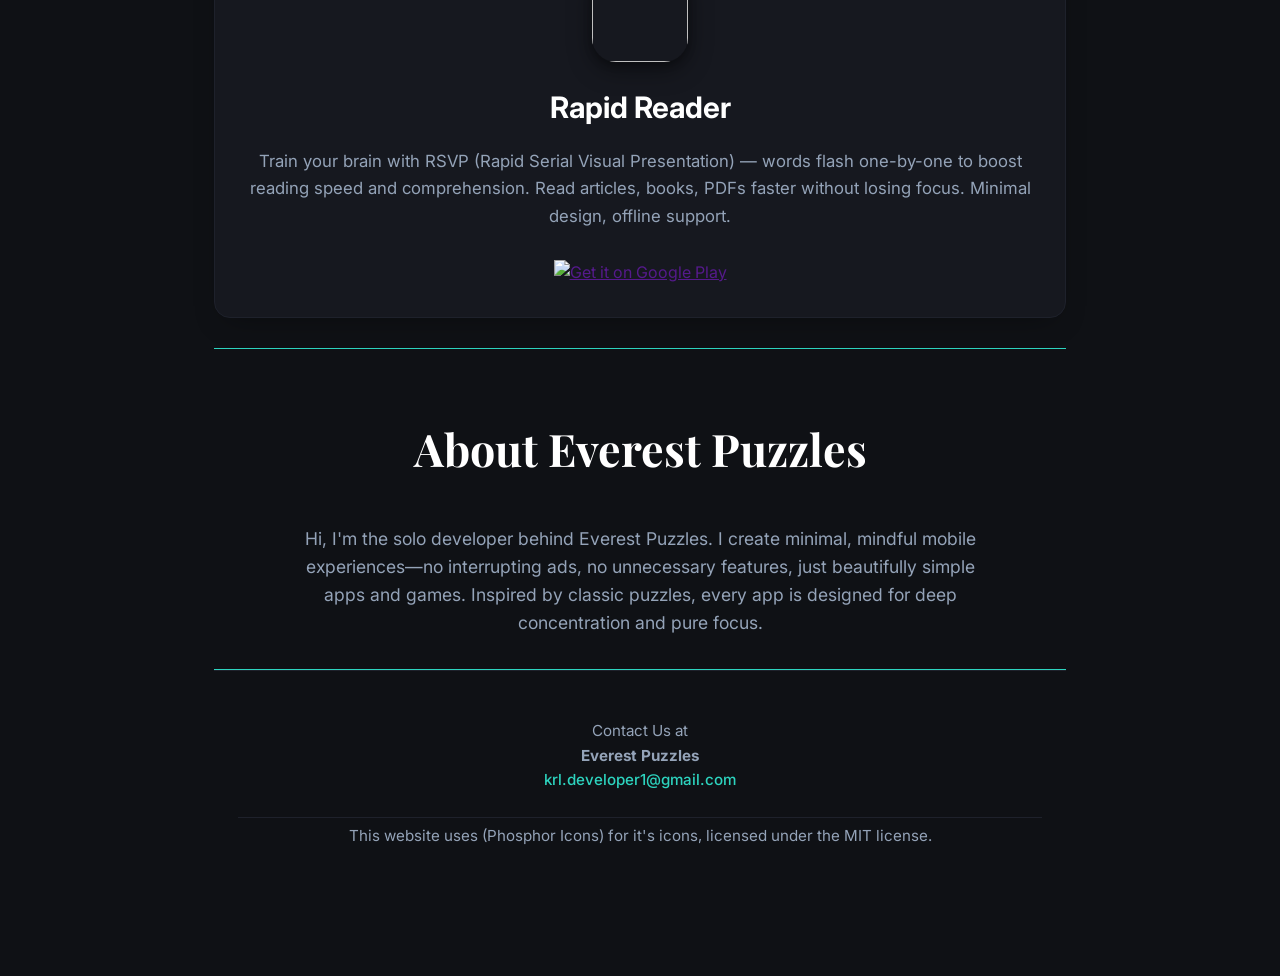
==== commit 0fe775f4: "Add video" ====
--- a/index.html
+++ b/index.html
@@ -51,6 +51,7 @@
               Classic Sudoku in a clean, distraction-free design, built for
               deep focus and flow state.
             </p>
+            <h4>Screenshots</h4>
             <div class="app-screenshot-container">
             <div class="app-screenshot-grid">
               <div class="app-screenshot">
@@ -94,6 +95,13 @@
               <div class="screenshot-nav-button" style="right: -50px" onclick="nextImage()"><i class="ph-bold ph-caret-double-right"></i></div>
             </div>
             <div class="carousel-dots"></div>
+            <h4>Videos</h4>
+            <div class="video-container">
+              <video class="video" width="400" height="585" controls autoplay muted>
+                <source src="videos/skillsudoku-recording.mp4" type="video/mp4">
+                Your browser does not support the video element.
+              </video>
+            </div>
             <a
               href="https://play.google.com/store/apps/details?id=com.krish.skillsudoku&hl=en_GB&pli=1"
               class="store-badge"
--- a/style.css
+++ b/style.css
@@ -415,6 +415,29 @@
   transform: scale(0.85);
 }
 
+/* Videos */
+.video-container {
+  display: block;
+  object-fit: contain;
+  border-radius: 24px;
+  border: 1px solid var(--surface-2);
+  box-shadow: 0 10px 30px -12px rgba(0, 0, 0, 0.4);
+  transition:
+    transform 0.2s ease,
+    border-color 0.1s ease;
+  margin-bottom: 8px;
+  margin-top: 8px;
+}
+
+.video-container:hover {
+  transform: scale(1.02) translateY(-12px);
+  border-color: var(--accent-dim);
+}
+
+.video {
+  padding: 36px;
+}
+
 @media (max-width: 768px) {
   .navbar ul {
     flex-wrap: wrap;
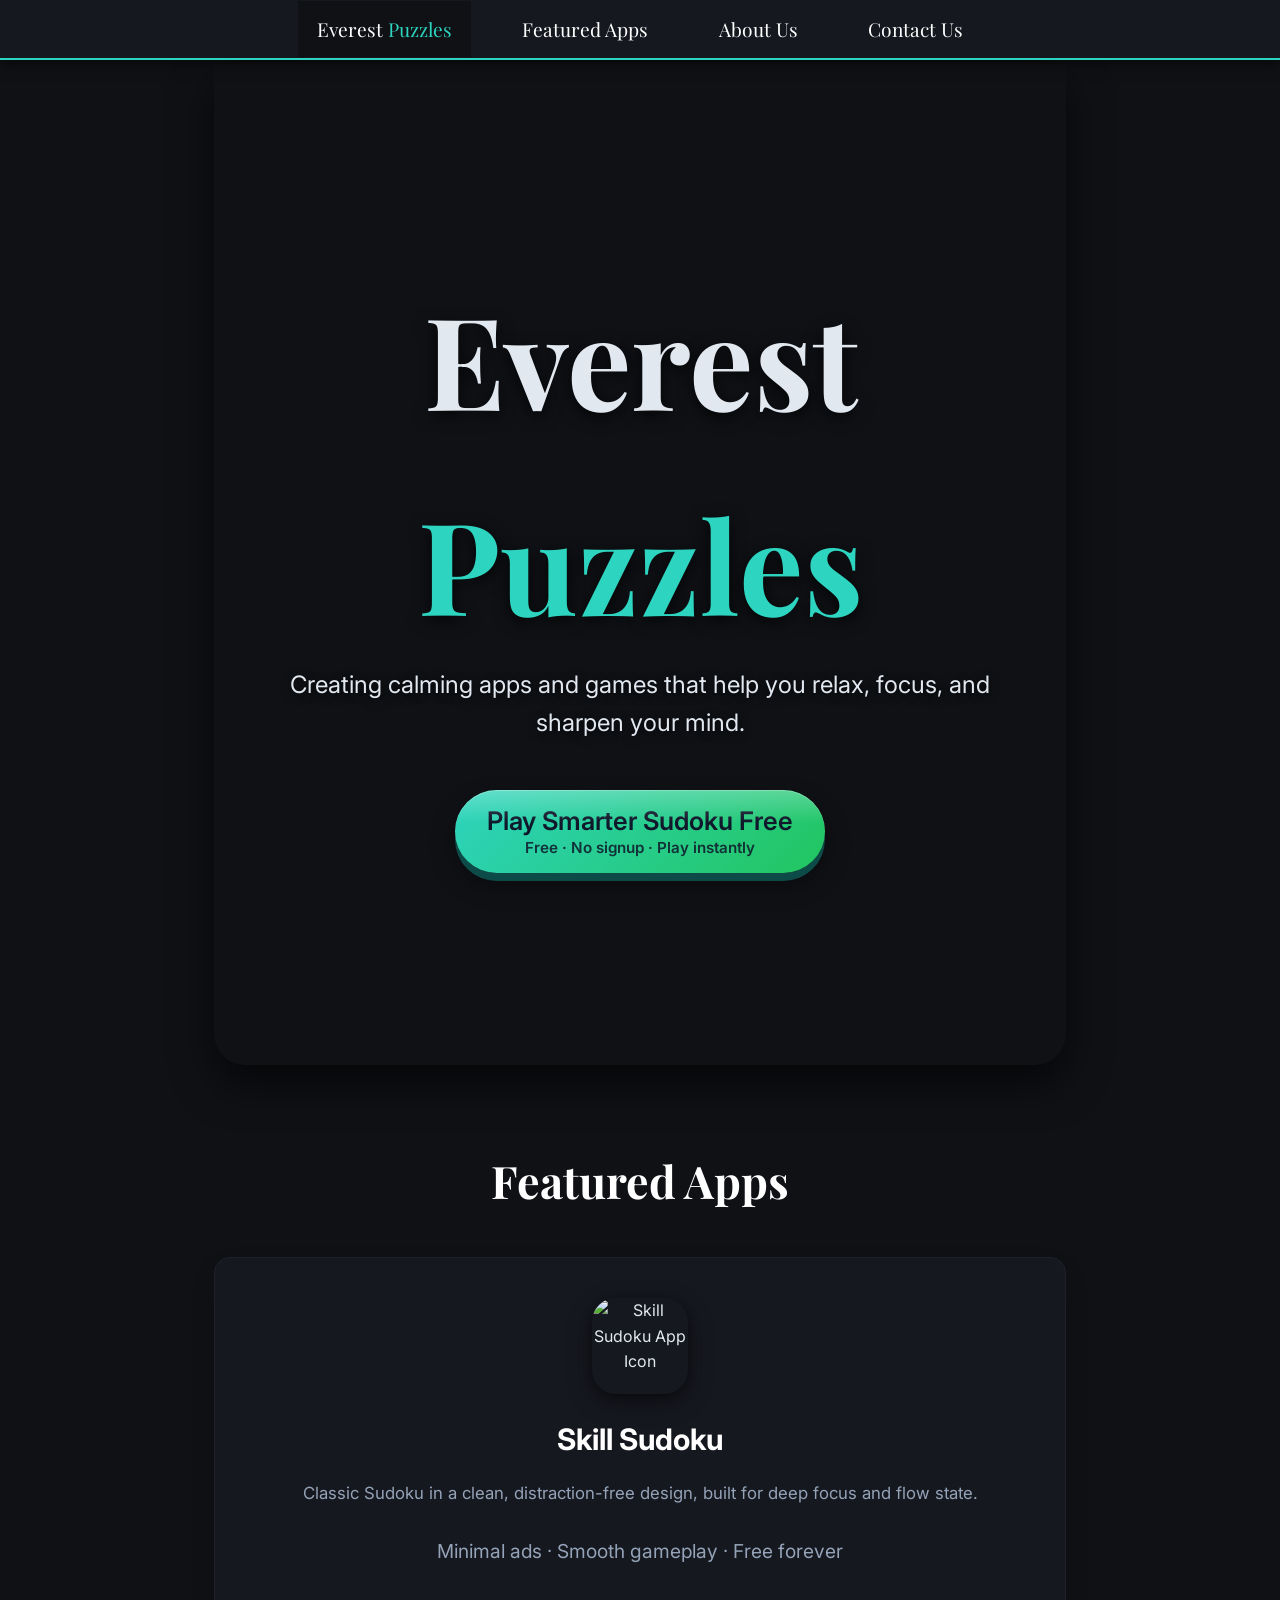
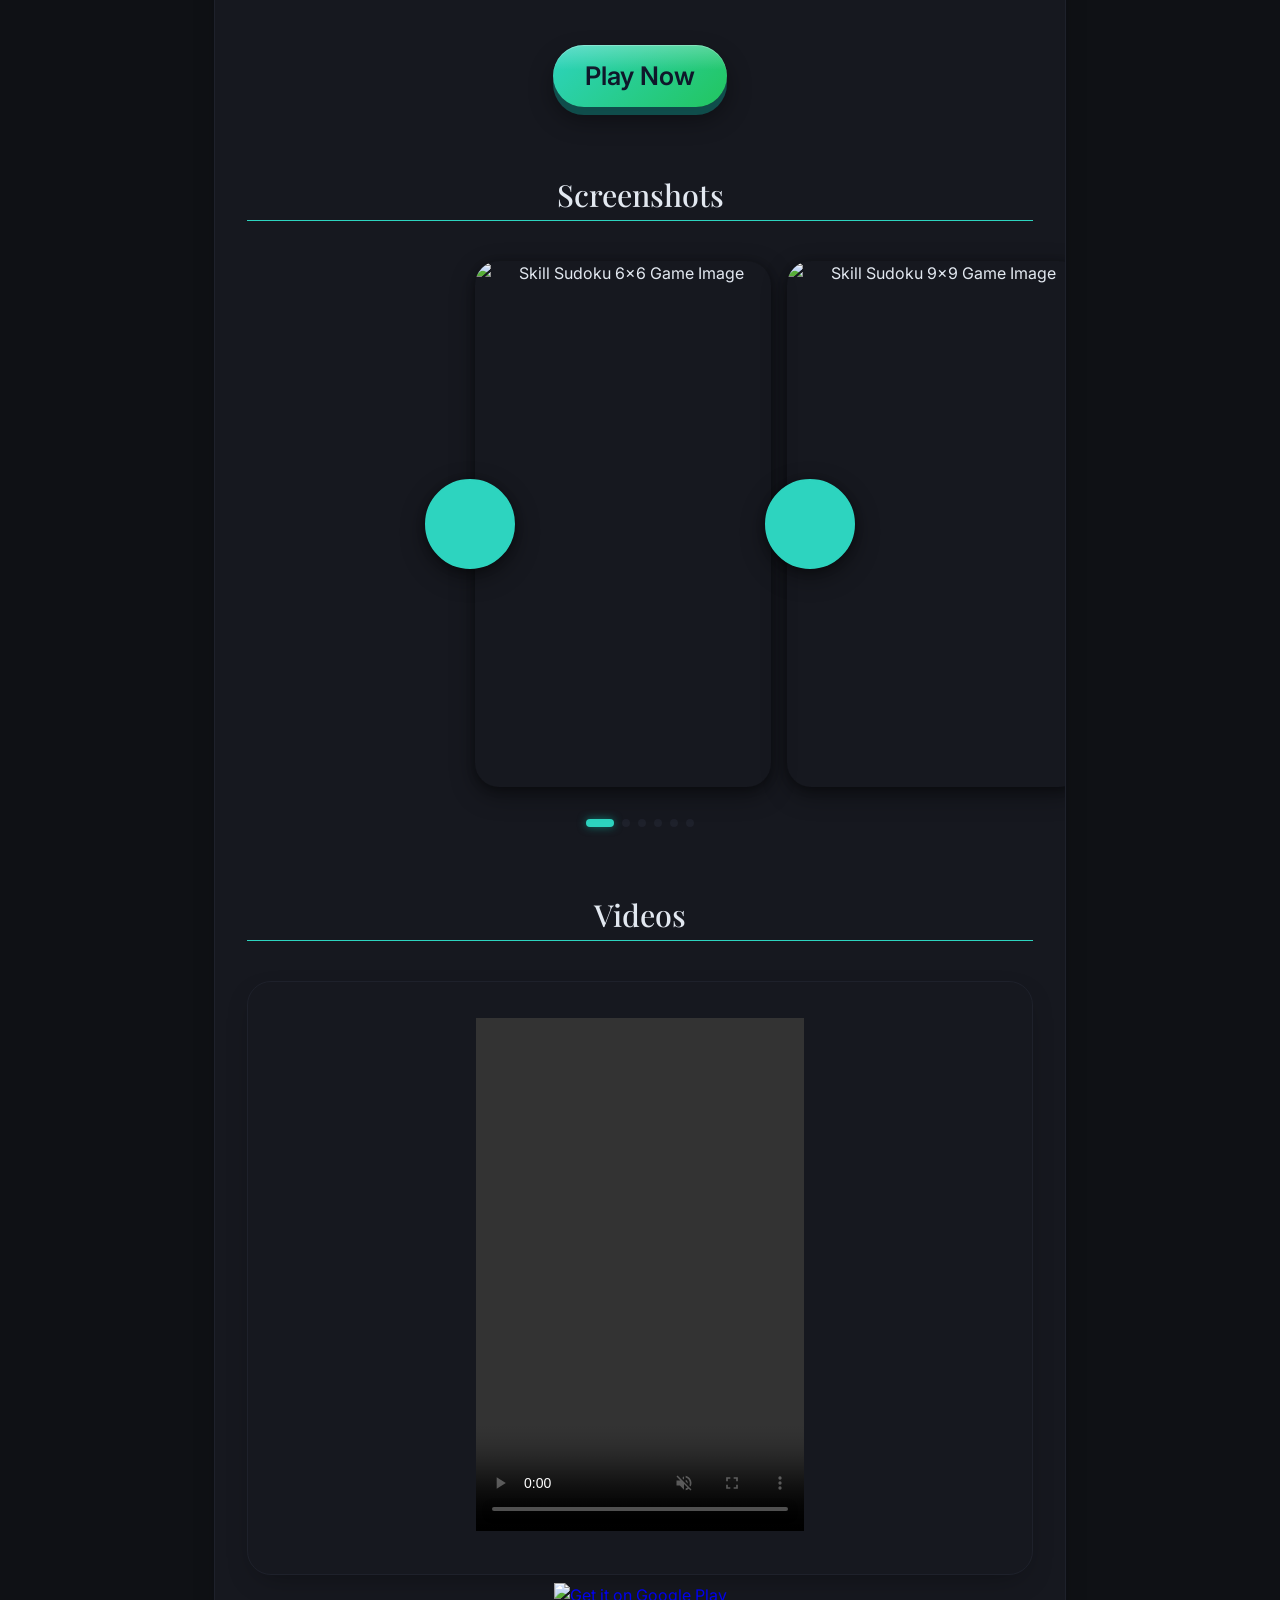
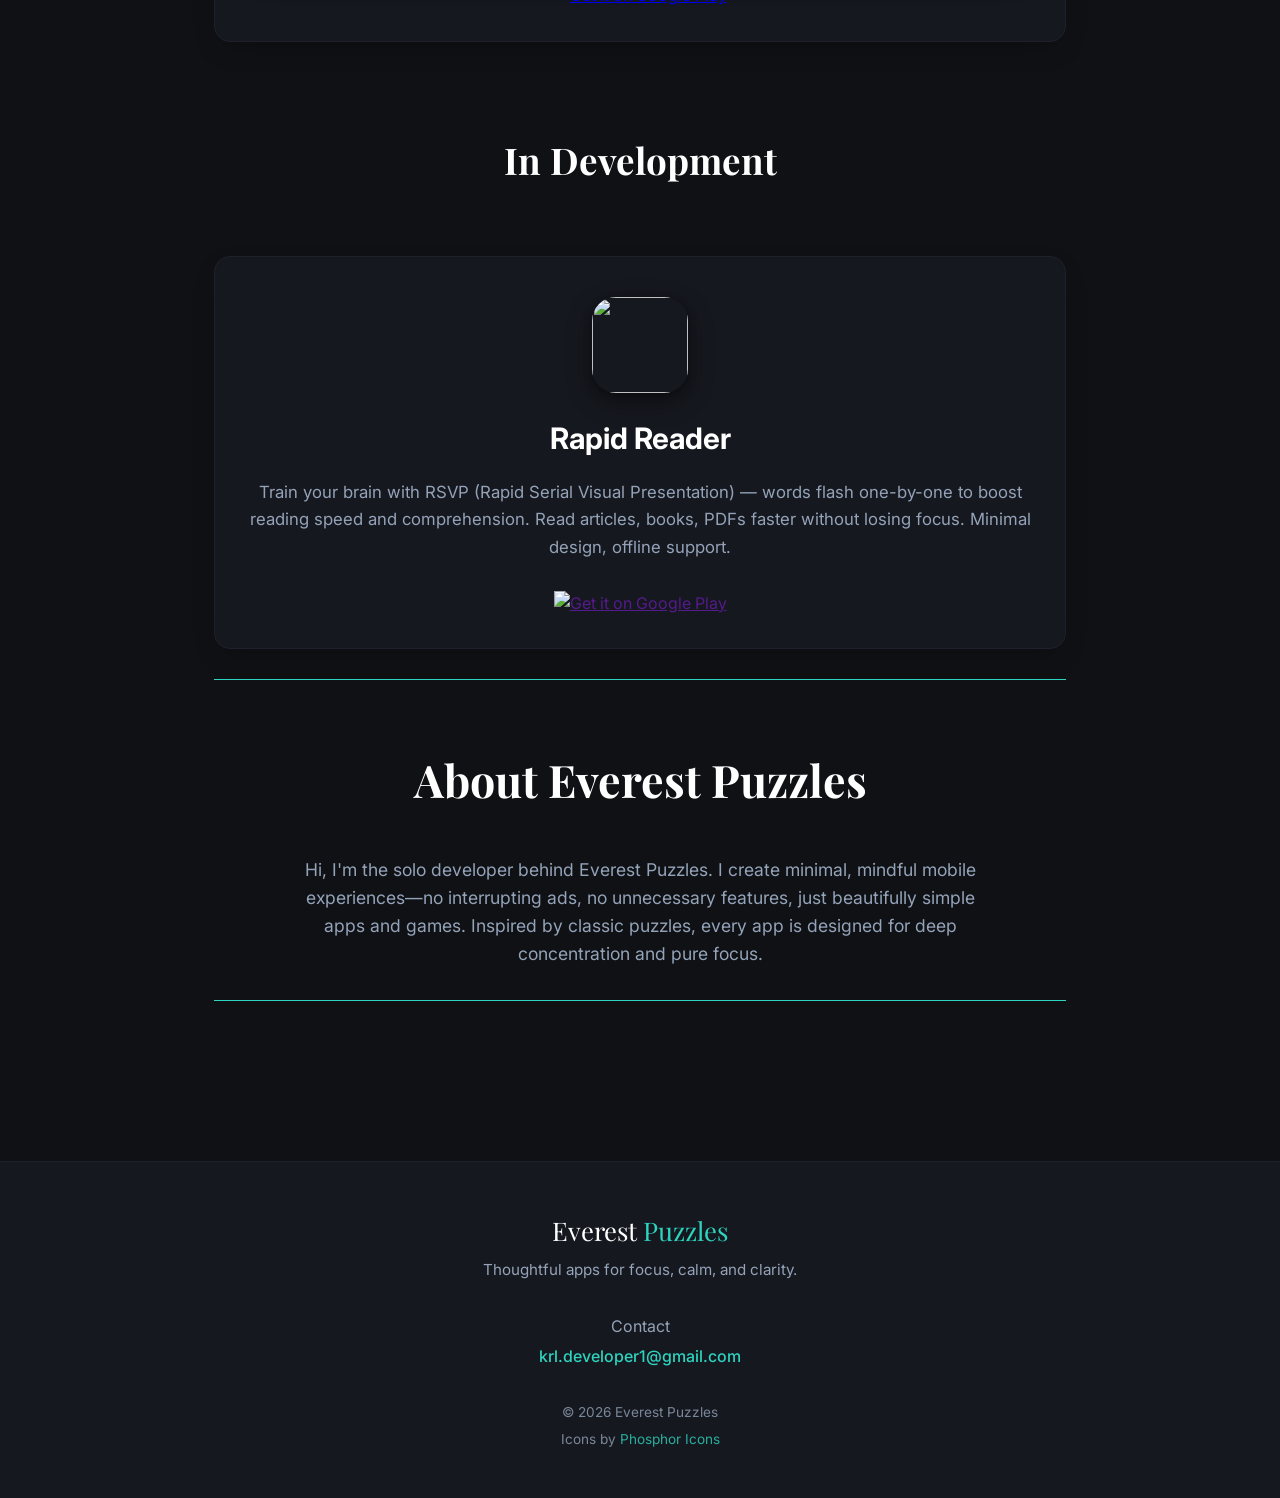
==== commit 86a7c7ce: "Add CTA and Back to Top button Add a CTA button and a Back to Top button, update the README with Mar" ====
--- a/index.html
+++ b/index.html
@@ -24,15 +24,22 @@
     />
   </head>
 
-
   <body>
     <div class="container">
       <header>
         <h1>Everest<span style="color: var(--accent)"> Puzzles</span></h1>
         <p class="tagline">
-          Creating thoughtful apps, games and experiences that help you relax,
-          focus, and sharpen your mind.
+          Creating calming apps and games that help you relax, focus, and
+          sharpen your mind.
         </p>
+        <!-- Call to Action Button -->
+        <a
+          class="cta-button cta-primary"
+          href="https://play.google.com/store/apps/details?id=com.krish.skillsudoku&hl=en_GB&pli=1"
+        >
+          <span class="cta-main">Play Smarter Sudoku Free</span>
+          <span class="cta-subtext">Free · No signup · Play instantly</span>
+        </a>
       </header>
 
       <h2 id="featured-apps">Featured Apps</h2>
@@ -48,57 +55,87 @@
             </div>
             <div class="app-title">Skill Sudoku</div>
             <p class="app-desc">
-              Classic Sudoku in a clean, distraction-free design, built for
-              deep focus and flow state.
+              Classic Sudoku in a clean, distraction-free design, built for deep
+              focus and flow state.
             </p>
+            <p class="app-desc" style="font-size: 1.2rem">
+              Minimal ads · Smooth gameplay · Free forever
+            </p>
+            <a
+              class="cta-primary"
+              href="https://play.google.com/store/apps/details?id=com.krish.skillsudoku&hl=en_GB&pli=1"
+              ><span class="cta-main">Play Now</span></a
+            >
             <h4>Screenshots</h4>
             <div class="app-screenshot-container">
-            <div class="app-screenshot-grid">
-              <div class="app-screenshot">
-                <img
-                  <img src="https://play-lh.googleusercontent.com/4seR6eb0XaaSOPc-oehDUCrwgzE5L5pyx5Hs8DuT1V3Th_sOFHqNfAOSqGzwmDSb-t40oTW-3TN-Sp3zAe58pg=w1052-h592-rw"
-                  alt="Skill Sudoku 6x6 Game Image">
-                />
+              <div class="app-screenshot-grid">
+                <div class="app-screenshot">
+                  <img
+                    src="https://play-lh.googleusercontent.com/4seR6eb0XaaSOPc-oehDUCrwgzE5L5pyx5Hs8DuT1V3Th_sOFHqNfAOSqGzwmDSb-t40oTW-3TN-Sp3zAe58pg=w1052-h592-rw"
+                    alt="Skill Sudoku 6x6 Game Image"
+                  />
+                </div>
+                <div class="app-screenshot">
+                  <img
+                    src="https://play-lh.googleusercontent.com/-CowCU8efrVnyYh8g-Zp0kEtvtSY04-jj2XUZatT33Xrv7MbTbilXRYpi5kYKTerEjPKrJPXtPns1HKub1Jx4A=w1052-h592-rw"
+                    alt="Skill Sudoku 9x9 Game Image"
+                  />
+                </div>
+                <div class="app-screenshot">
+                  <img
+                    src="https://play-lh.googleusercontent.com/MD5v-p3hxLlmNz7Ep4J3Lo3tFovnkZQCwf0i8tvT0g4oKPkdD2lCwG-Ckh5ZJpGz0meWML_iSMSg0pdImDewGg=w1052-h592-rw"
+                    alt="Skill Sudoku Statistics Screen Image"
+                  />
+                </div>
+                <div class="app-screenshot">
+                  <img
+                    src="https://play-lh.googleusercontent.com/Z6Uj4tebRGMlkJtfRnKTJlHq5G-7U31KKficmnbTHe1cNav3AVFYApk_uNi3leojlfdNY-tIFGrWeiTKStXKJgg=w1052-h592-rw"
+                    alt="Skill Sudoku Home Screen Image"
+                  />
+                </div>
+                <div class="app-screenshot">
+                  <img
+                    src="https://play-lh.googleusercontent.com/X3oJ8Nkr52Q5UJRGbYaxrcTnY-a0HVlsbT6oc5g3G_vVsRQF6T40Z3_EVpRPQHBkyV8zHoq8pT_VXo31HmasIA=w1052-h592-rw"
+                    alt="Skill Sudoku Activity Screen Image"
+                  />
+                </div>
+                <div class="app-screenshot">
+                  <img
+                    src="https://play-lh.googleusercontent.com/Ihvf-KndHTKvL0evKYfzFyz-tIN5BiVo2n39PxoTAIuoJFIEY3XHgnSmoxAH5l_U5FYKxFczgG7nj2GGp8xbTw=w1052-h592-rw"
+                    alt="Skill Sudoku How To Play Screen Image"
+                  />
+                </div>
               </div>
-              <div class="app-screenshot">
-                <img
-                  src="https://play-lh.googleusercontent.com/-CowCU8efrVnyYh8g-Zp0kEtvtSY04-jj2XUZatT33Xrv7MbTbilXRYpi5kYKTerEjPKrJPXtPns1HKub1Jx4A=w1052-h592-rw"
-                  alt="Skill Sudoku 9x9 Game Image"
-                />
+              <div
+                class="screenshot-nav-button"
+                style="left: -50px"
+                onclick="previousImage()"
+              >
+                <i class="ph-bold ph-caret-double-left"></i>
               </div>
-              <div class="app-screenshot">
-                <img
-                  src="https://play-lh.googleusercontent.com/MD5v-p3hxLlmNz7Ep4J3Lo3tFovnkZQCwf0i8tvT0g4oKPkdD2lCwG-Ckh5ZJpGz0meWML_iSMSg0pdImDewGg=w1052-h592-rw"
-                  alt="Skill Sudoku Statistics Screen Image"
-                />
+              <div
+                class="screenshot-nav-button"
+                style="right: -50px"
+                onclick="nextImage()"
+              >
+                <i class="ph-bold ph-caret-double-right"></i>
               </div>
-              <div class="app-screenshot">
-                <img
-                  src="https://play-lh.googleusercontent.com/Z6Uj4tebRGMlkJtfRnKTJlHq5G-7U31KKficmnbTHe1cNav3AVFYApk_uNi3leojlfdNY-tIFGrWeiTKStXKJgg=w1052-h592-rw"
-                  alt="Skill Sudoku Home Screen Image"
-                />
-              </div>
-              <div class="app-screenshot">
-                <img
-                  src="https://play-lh.googleusercontent.com/X3oJ8Nkr52Q5UJRGbYaxrcTnY-a0HVlsbT6oc5g3G_vVsRQF6T40Z3_EVpRPQHBkyV8zHoq8pT_VXo31HmasIA=w1052-h592-rw"
-                  alt="Skill Sudoku Activity Screen Image"
-                />
-              </div>
-              <div class="app-screenshot">
-                <img
-                  src="https://play-lh.googleusercontent.com/Ihvf-KndHTKvL0evKYfzFyz-tIN5BiVo2n39PxoTAIuoJFIEY3XHgnSmoxAH5l_U5FYKxFczgG7nj2GGp8xbTw=w1052-h592-rw"
-                  alt="Skill Sudoku How To Play Screen Image"
-                />
-              </div>
-            </div>
-              <div class="screenshot-nav-button" style="left: -50px" onclick="previousImage()"><i class="ph-bold ph-caret-double-left"></i></div>
-              <div class="screenshot-nav-button" style="right: -50px" onclick="nextImage()"><i class="ph-bold ph-caret-double-right"></i></div>
             </div>
             <div class="carousel-dots"></div>
             <h4>Videos</h4>
             <div class="video-container">
-              <video class="video" width="400" height="585" controls autoplay muted>
-                <source src="videos/skillsudoku-recording.mp4" type="video/mp4">
+              <video
+                class="video"
+                width="400"
+                height="585"
+                controls
+                autoplay
+                muted
+              >
+                <source
+                  src="videos/skillsudoku-recording.mp4"
+                  type="video/mp4"
+                />
                 Your browser does not support the video element.
               </video>
             </div>
@@ -108,16 +145,16 @@
               target="_blank"
               rel="noopener"
             >
-            <img
-              src="https://upload.wikimedia.org/wikipedia/commons/7/78/Google_Play_Store_badge_EN.svg"
-              alt="Get it on Google Play"
-            />
+              <img
+                src="https://upload.wikimedia.org/wikipedia/commons/7/78/Google_Play_Store_badge_EN.svg"
+                alt="Get it on Google Play"
+              />
             </a>
           </div>
         </div>
       </div>
       <br />
-      <h3>Coming Soon...</h3>
+      <h3>In Development</h3>
       <br />
       <div class="apps-grid">
         <div class="app-card">
@@ -143,50 +180,79 @@
       </div>
 
       <!-- About Section -->
-    <div>
-      <div
-        style="
-          margin-top: 30px;
-          border-top: 1px solid var(--accent);
-          border-bottom: 1px solid var(--accent);
-        "
-      >
-        <h2 id="about-us">About Everest Puzzles</h2>
-        <p
+      <div>
+        <div
           style="
-            max-width: 700px;
-            margin: 0 auto 2rem;
-            text-align: center;
-            color: var(--text-sec);
-            font-size: 1.1rem;
+            margin-top: 30px;
+            border-top: 1px solid var(--accent);
+            border-bottom: 1px solid var(--accent);
           "
         >
-          Hi, I'm the solo developer behind Everest Puzzles. I create minimal,
-          mindful mobile experiences—no interrupting ads, no unnecessary
-          features, just beautifully simple apps and games. Inspired by classic
-          puzzles, every app is designed for deep concentration and pure focus.
-        </p>
-      </div>
+          <h2 id="about-us">About Everest Puzzles</h2>
+          <p
+            style="
+              max-width: 700px;
+              margin: 0 auto 2rem;
+              text-align: center;
+              color: var(--text-sec);
+              font-size: 1.1rem;
+            "
+          >
+            Hi, I'm the solo developer behind Everest Puzzles. I create minimal,
+            mindful mobile experiences—no interrupting ads, no unnecessary
+            features, just beautifully simple apps and games. Inspired by
+            classic puzzles, every app is designed for deep concentration and
+            pure focus.
+          </p>
+        </div>
+      </div>
+
+      <!-- FIXED CONTENT -->
+      <div class="navbar">
+        <ul>
+          <li>
+            <p>Everest<span style="color: var(--accent)"> Puzzles</span></p>
+          </li>
+          <li><a href="#featured-apps">Featured Apps</a></li>
+          <li><a href="#about-us">About Us</a></li>
+          <li><a href="#contact-us">Contact Us</a></li>
+        </ul>
+      </div>
+
+      <!-- Back to Top -->
+      <button class="back-to-top" aria-label="Back to top" title="Back to top">
+        <span class="icon"><i class="ph-bold ph-caret-up"></i></span>
+      </button>
+      <script src="screenshot-carousel-script.js"></script>
     </div>
 
+    <!-- Footer -->
     <footer id="contact-us">
-      <p>
-        Contact Us at<br/ ><strong>Everest Puzzles</strong><br />
-        <a href="mailto:krl.developer1@gmail.com">krl.developer1@gmail.com</a>
-      </p>
-      <br >
-      <div style="border-top: 1px solid var(--surface-2);"><p style="margin-top: 6px;">This website uses <a href="phosphoricons.com"></a> (Phosphor Icons) for it's icons, licensed under the MIT license.</p></div>
+      <div class="footer-content">
+        <div class="footer-brand">
+          <p class="footer-title">Everest<span> Puzzles</span></p>
+          <p class="footer-desc">
+            Thoughtful apps for focus, calm, and clarity.
+          </p>
+        </div>
+
+        <div class="footer-contact">
+          <p>Contact</p>
+          <a href="mailto:krl.developer1@gmail.com">
+            krl.developer1@gmail.com
+          </a>
+        </div>
+
+        <div class="footer-meta">
+          <p>© 2026 Everest Puzzles</p>
+          <p class="footer-credit">
+            Icons by
+            <a href="https://phosphoricons.com" target="_blank" rel="noopener"
+              >Phosphor Icons</a
+            >
+          </p>
+        </div>
+      </div>
     </footer>
-    <div class="navbar">
-      <ul>
-        <li>
-          <p>Everest<span style="color: var(--accent)"> Puzzles</span></p>
-        </li>
-        <li><a href="#featured-apps">Featured Apps</a></li>
-        <li><a href="#about-us">About Us</a></li>
-        <li><a href="#contact-us">Contact Us</a></li>
-      </ul>
-    </div>
-    <script src="screenshot-carousel-script.js"></script>
   </body>
 </html>
--- a/style.css
+++ b/style.css
@@ -8,6 +8,11 @@
   --accent-dim: #0f766e;
   --review-gold: #e0b700;
   --review-gold-dim: #d0a300;
+  --cta-main: #2dd4bf;
+  --cta-main-hover: #14b8a6;
+  --cta-accent: #22c55e;
+  --cta-text: #0f172a;
+  --progress: 0deg;
 }
 
 * {
@@ -25,10 +30,17 @@
   line-height: 1.6;
 }
 
+body {
+  display: flex;
+  flex-direction: column;
+}
+
 .container {
   max-width: 900px;
   margin: 0 auto;
   padding: 4rem 1.5rem 6rem;
+
+  flex: 1;
 }
 
 header {
@@ -253,9 +265,6 @@
 .app-screenshot:hover {
   transform: scale(1.04);
 }
-.app-screenshot:hover {
-  transform: scale(1.04);
-}
 
 .store-badge {
   display: inline-block;
@@ -271,23 +280,73 @@
   width: auto;
 }
 
+/* --- FOOTER --- */
 footer {
-  padding: 3rem 1.5rem 2rem;
+  margin-top: 4rem;
+  padding: 3rem 1.5rem;
+  border-top: 1px solid var(--surface-2);
+  background: var(--surface);
+  margin-bottom: 0;
+}
+
+.footer-content {
+  max-width: 900px;
+  margin: 0 auto;
+  display: flex;
+  flex-direction: column;
+  gap: 2rem;
   text-align: center;
-  border-top: 1px solid var(--surface-2);
+}
+
+.footer-title {
+  font-family: "Playfair Display", serif;
+  font-size: 1.6rem;
+  color: white;
+}
+
+.footer-title span {
+  color: var(--accent);
+}
+
+.footer-desc {
   color: var(--text-sec);
   font-size: 0.95rem;
-}
-
-footer a {
+  margin-top: 0.4rem;
+}
+
+.footer-contact p {
+  color: var(--text-sec);
+  margin-bottom: 0.3rem;
+}
+
+.footer-contact a {
   color: var(--accent);
   text-decoration: none;
   font-weight: 500;
 }
 
-footer a:hover {
+.footer-contact a:hover {
+  color: #5eead4;
   text-decoration: underline;
-  color: #5eead4;
+}
+
+.footer-meta {
+  font-size: 0.85rem;
+  color: var(--text-sec);
+  opacity: 0.8;
+}
+
+.footer-credit {
+  margin-top: 0.3rem;
+}
+
+.footer-credit a {
+  color: var(--accent);
+  text-decoration: none;
+}
+
+.footer-credit a:hover {
+  text-decoration: underline;
 }
 
 /* Navigation Bar */
@@ -438,6 +497,185 @@
   padding: 36px;
 }
 
+/* ---  Back to Top Button --- */
+
+/* BUTTON */
+.back-to-top {
+  position: fixed;
+  bottom: 20px;
+  right: 20px;
+
+  width: 100px;
+  height: 100px;
+  border-radius: 50%;
+
+  display: flex;
+  align-items: center;
+  justify-content: center;
+
+  background: var(--bg);
+  color: #e8e8e8;
+
+  border: 12px solid var(--surface);
+
+  box-shadow:
+    0 12px 24px rgba(0, 0, 0, 0.4),
+    0 6px 8px rgba(0, 0, 0, 0.3);
+
+  cursor: pointer;
+
+  opacity: 0;
+  transform: scale(0);
+
+  transition:
+    transform 0.1s ease,
+    opacity 0.2s ease,
+    background-color 0.2s ease,
+    color 0.2s ease;
+}
+
+.back-to-top .icon {
+  font-size: 4rem;
+  line-height: 1;
+}
+
+.back-to-top::after {
+  content: "";
+  position: absolute;
+  inset: -18px;
+  border-radius: 50%;
+
+  background: conic-gradient(
+    var(--accent) var(--progress),
+    transparent var(--progress)
+  );
+
+  mask: radial-gradient(
+    farthest-side,
+    transparent calc(100% - 10px),
+    black calc(100% - 6px)
+  );
+
+  -webkit-mask: radial-gradient(
+    farthest-side,
+    transparent calc(100% - 10px),
+    black calc(100% - 6px)
+  );
+
+  pointer-events: none;
+  z-index: -1;
+
+  filter: blur(0.3px);
+}
+
+/* FIXED SCALE SYSTEM */
+.back-to-top.show {
+  opacity: 1;
+  transform: scale(1);
+}
+
+.back-to-top:hover {
+  transform: scale(1.16);
+}
+
+.back-to-top:active {
+  transform: scale(0.85);
+  background: var(--surface-2);
+}
+
+/* --- TACTILE CTA BUTTON --- */
+.cta-primary {
+  position: relative;
+  display: inline-flex;
+  flex-direction: column;
+  align-items: center;
+  justify-content: center;
+
+  padding: 16px 32px;
+  margin: 3rem auto 0;
+
+  text-decoration: none;
+  border-radius: 999px;
+
+  background: linear-gradient(135deg, var(--cta-main), var(--cta-accent));
+  color: var(--cta-text);
+
+  font-weight: 600;
+  line-height: 1.2;
+
+  /* TACTILE DEPTH */
+  box-shadow:
+    inset 0 1px 0 rgba(255, 255, 255, 0.25),
+    /* top highlight */ 0 8px 0 rgba(15, 118, 110, 0.6),
+    /* hard base */ 0 12px 24px rgba(0, 0, 0, 0.4); /* soft shadow */
+
+  cursor: pointer;
+  overflow: hidden;
+
+  transition:
+    transform 0.08s ease,
+    box-shadow 0.08s ease,
+    filter 0.15s ease;
+}
+
+/* MAIN TEXT */
+.cta-main {
+  font-size: 1.6rem;
+}
+
+/* SUBTEXT */
+.cta-subtext {
+  font-size: 0.95rem;
+  opacity: 0.85;
+  margin-top: 2px;
+}
+
+/* LIGHT SHEEN */
+.cta-primary::before {
+  content: "";
+  position: absolute;
+  inset: 0;
+  border-radius: inherit;
+
+  background: linear-gradient(
+    to bottom,
+    rgba(255, 255, 255, 0.25),
+    rgba(255, 255, 255, 0) 40%
+  );
+
+  pointer-events: none;
+}
+
+/* HOVER (DESKTOP) */
+.cta-primary:hover {
+  transform: translateY(-2px);
+  filter: brightness(1.05);
+}
+
+/* PRESS EFFECT */
+.cta-primary:active {
+  transform: translateY(6px);
+
+  box-shadow:
+    inset 0 1px 0 rgba(255, 255, 255, 0.2),
+    0 2px 0 rgba(15, 118, 110, 0.6),
+    0 6px 12px rgba(0, 0, 0, 0.3);
+}
+
+/* FOCUS (ACCESSIBILITY) */
+.cta-primary:focus-visible {
+  outline: 3px solid var(--cta-main);
+  outline-offset: 4px;
+}
+
+/* MOBILE FIX */
+@media (hover: none) {
+  .cta-primary:hover {
+    transform: none;
+    filter: none;
+  }
+}
+
 @media (max-width: 768px) {
   .navbar ul {
     flex-wrap: wrap;
@@ -453,7 +691,11 @@
   }
 
   header {
+    display: flex;
     padding: 8rem 1.5rem 9rem;
+
+    align-items: center;
+    justify-content: center;
   }
 
   h1 {
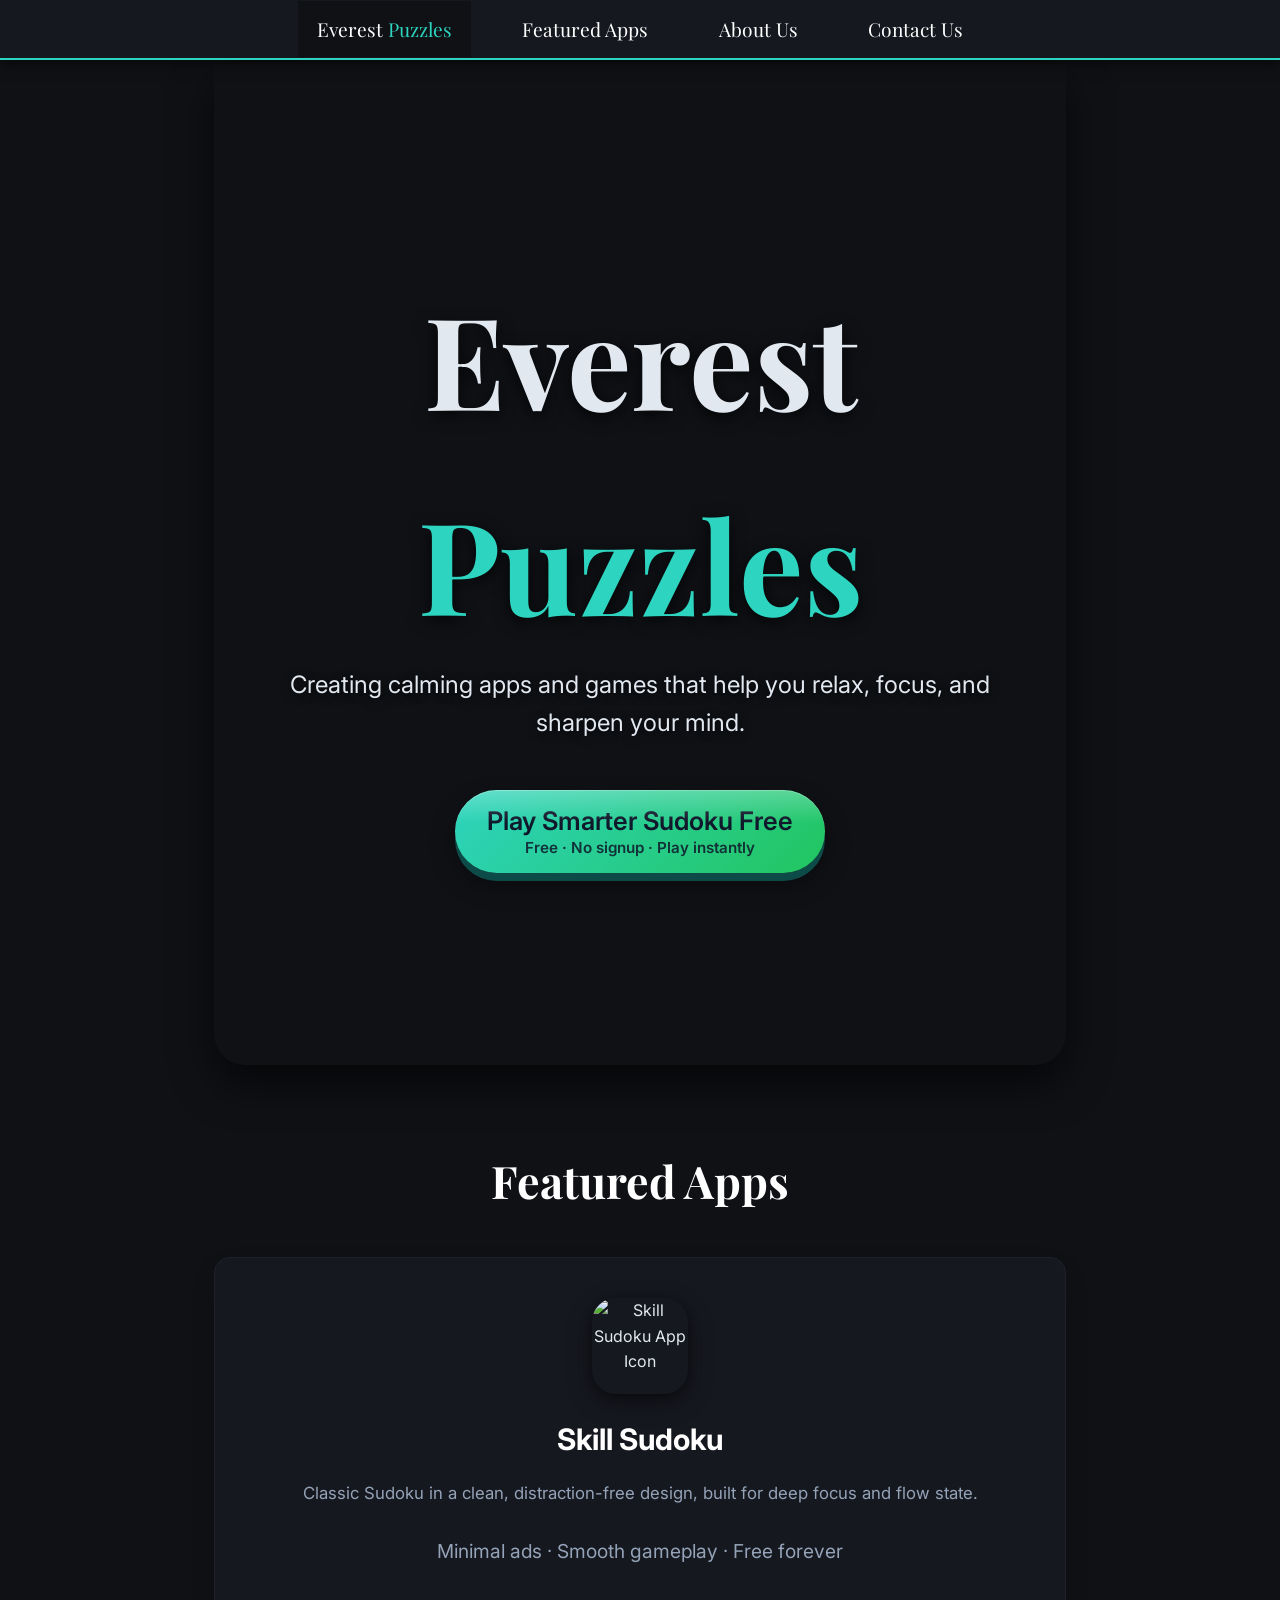
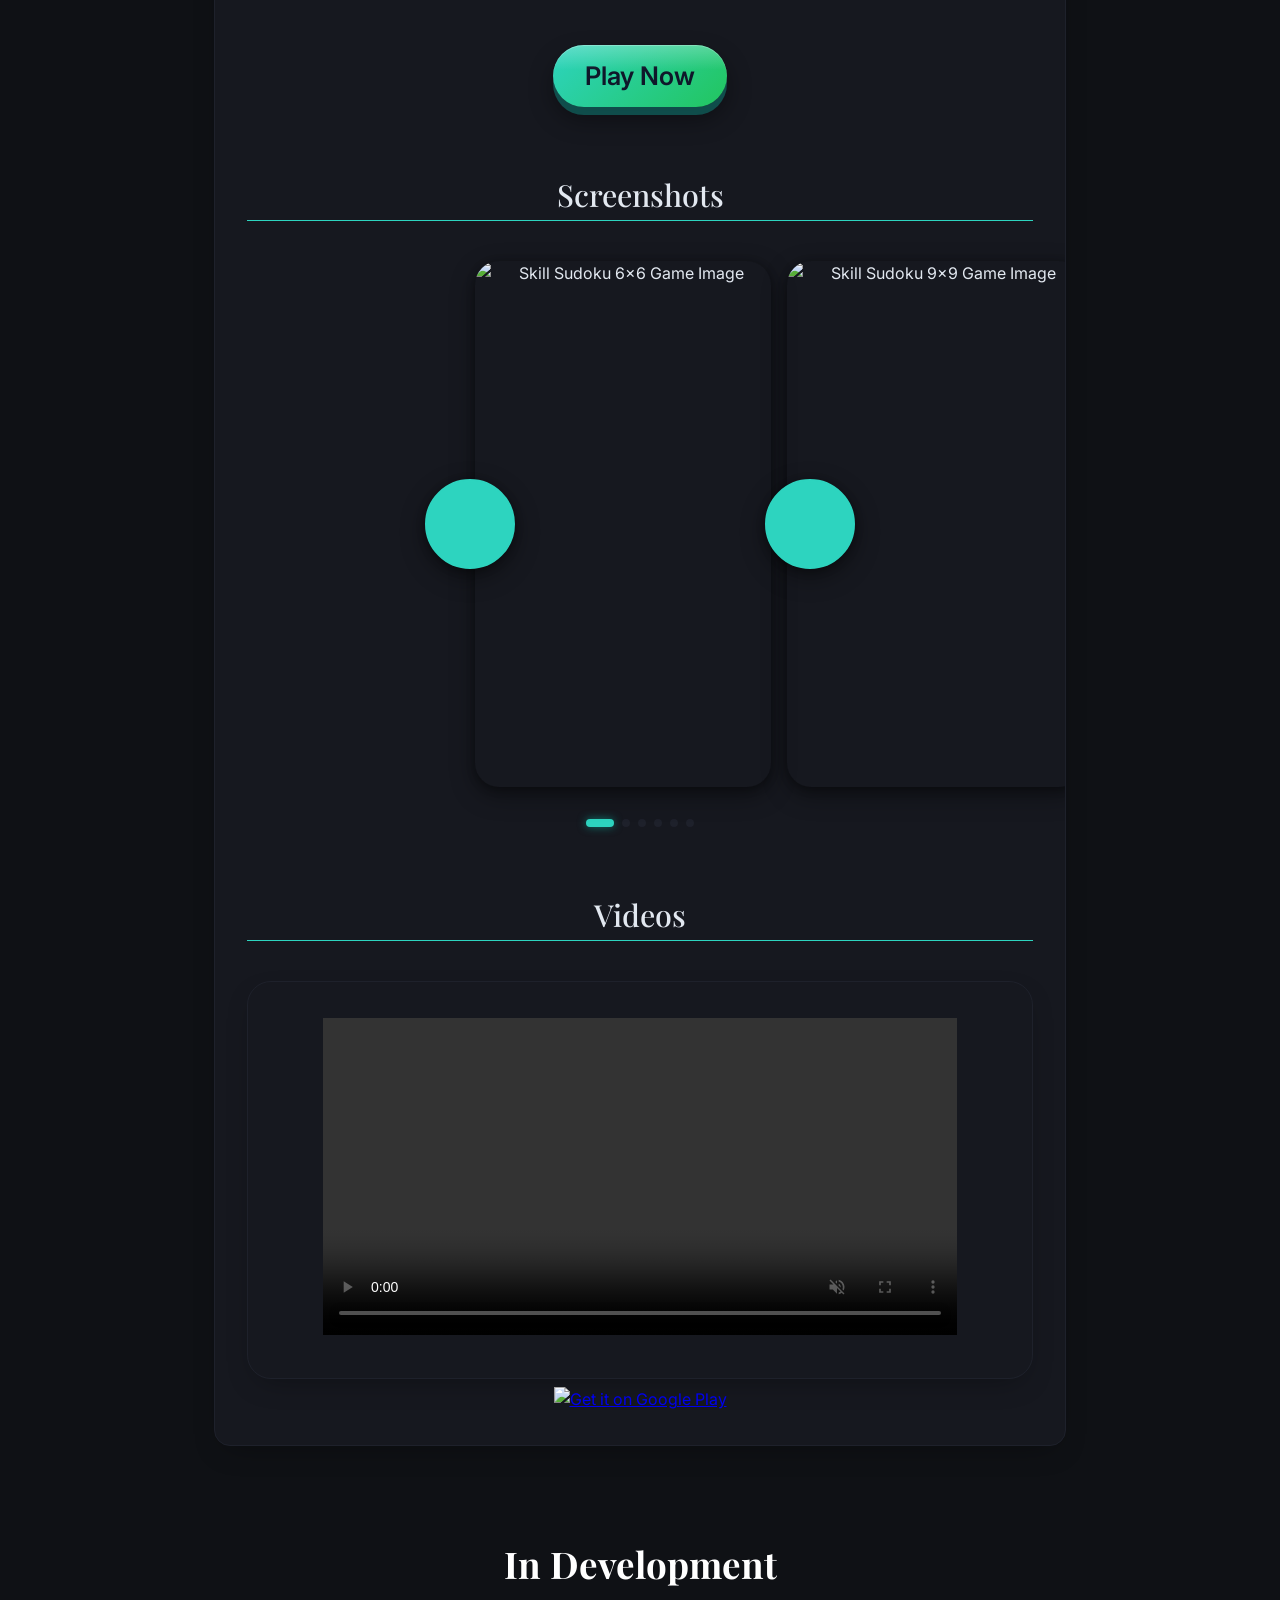
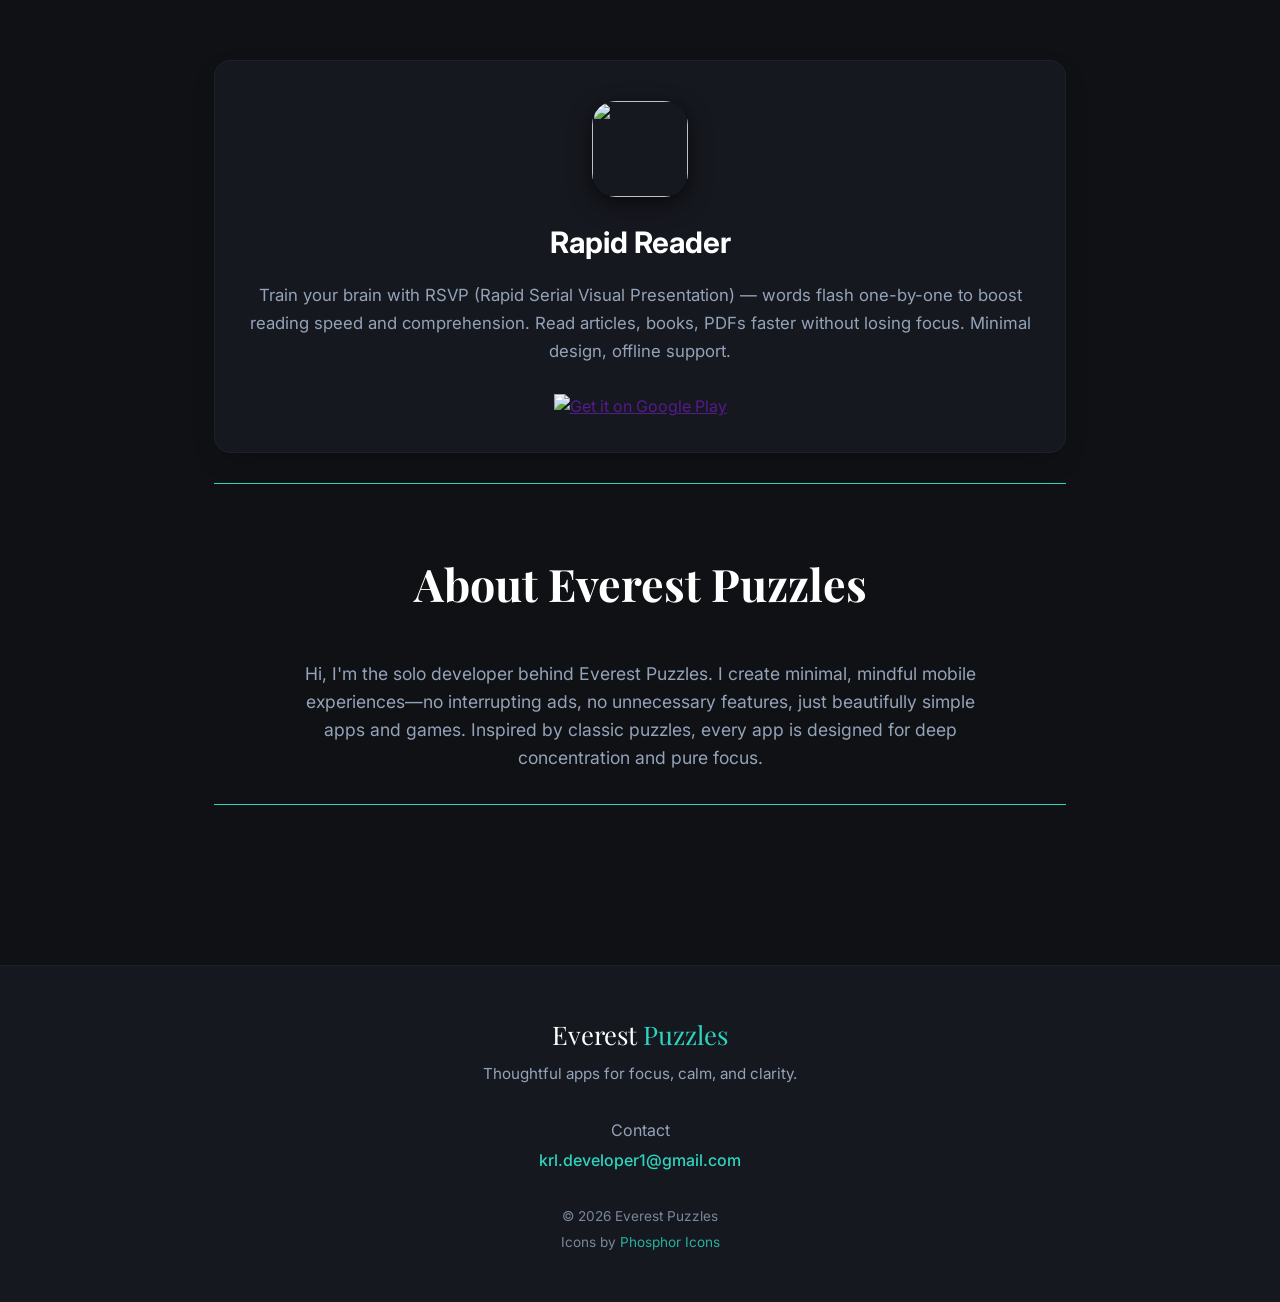
==== commit c478dca5: "Mobile interface fix Add improved layout to fix mobile issues" ====
--- a/index.html
+++ b/index.html
@@ -107,15 +107,13 @@
                 </div>
               </div>
               <div
-                class="screenshot-nav-button"
-                style="left: -50px"
+                class="screenshot-nav-button nav-left"
                 onclick="previousImage()"
               >
                 <i class="ph-bold ph-caret-double-left"></i>
               </div>
               <div
-                class="screenshot-nav-button"
-                style="right: -50px"
+                class="screenshot-nav-button nav-right"
                 onclick="nextImage()"
               >
                 <i class="ph-bold ph-caret-double-right"></i>
@@ -124,14 +122,7 @@
             <div class="carousel-dots"></div>
             <h4>Videos</h4>
             <div class="video-container">
-              <video
-                class="video"
-                width="400"
-                height="585"
-                controls
-                autoplay
-                muted
-              >
+              <video class="video" controls autoplay muted>
                 <source
                   src="videos/skillsudoku-recording.mp4"
                   type="video/mp4"
--- a/style.css
+++ b/style.css
@@ -45,6 +45,8 @@
 
 header {
   position: relative;
+  display: flex;
+  flex-direction: column;
   text-align: center;
   margin-bottom: 5rem;
   padding: 12rem 2rem 12rem;
@@ -115,7 +117,7 @@
 
 .apps-grid {
   display: grid;
-  grid-template-columns: repeat(auto-fit, minmax(340px, 1fr));
+  grid-template-columns: repeat(auto-fit, minmax(min(100%, 280px), 1fr));
   gap: 2rem;
 }
 
@@ -238,6 +240,14 @@
   transform: scale(0.86);
 }
 
+.nav-left {
+  left: -50px;
+}
+
+.nav-right {
+  right: -50px;
+}
+
 .app-screenshot {
   flex: 0 0 296px;
   height: 526px;
@@ -287,6 +297,7 @@
   border-top: 1px solid var(--surface-2);
   background: var(--surface);
   margin-bottom: 0;
+  width: 100%;
 }
 
 .footer-content {
@@ -495,6 +506,8 @@
 
 .video {
   padding: 36px;
+  width: 90%;
+  height: auto;
 }
 
 /* ---  Back to Top Button --- */
@@ -676,6 +689,21 @@
   }
 }
 
+@media (max-width: 400px) {
+  .nav-left {
+    left: 5px;
+  }
+
+  .nav-right {
+    right: 5px;
+  }
+
+  .screenshot-nav-button {
+    width: 56px;
+    height: 56px;
+  }
+}
+
 @media (max-width: 768px) {
   .navbar ul {
     flex-wrap: wrap;
@@ -692,6 +720,7 @@
 
   header {
     display: flex;
+    flex-direction: column;
     padding: 8rem 1.5rem 9rem;
 
     align-items: center;
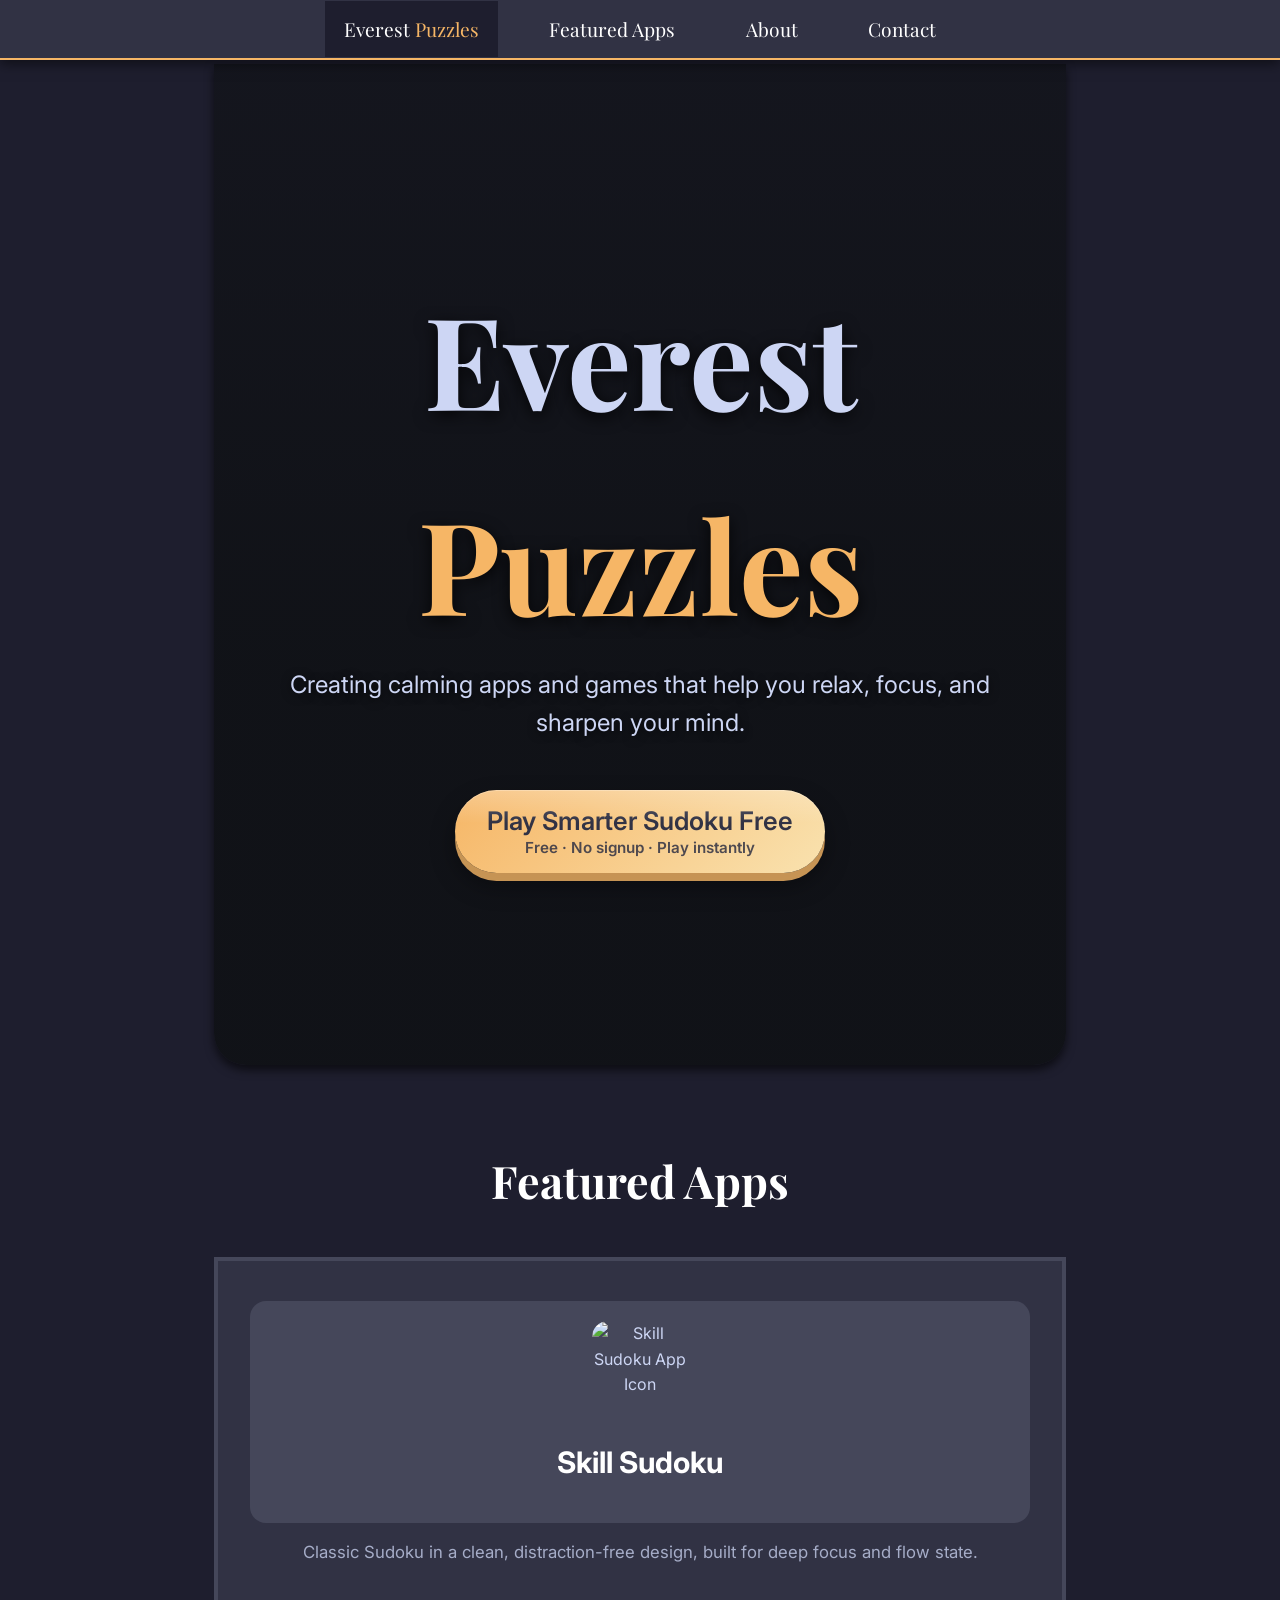
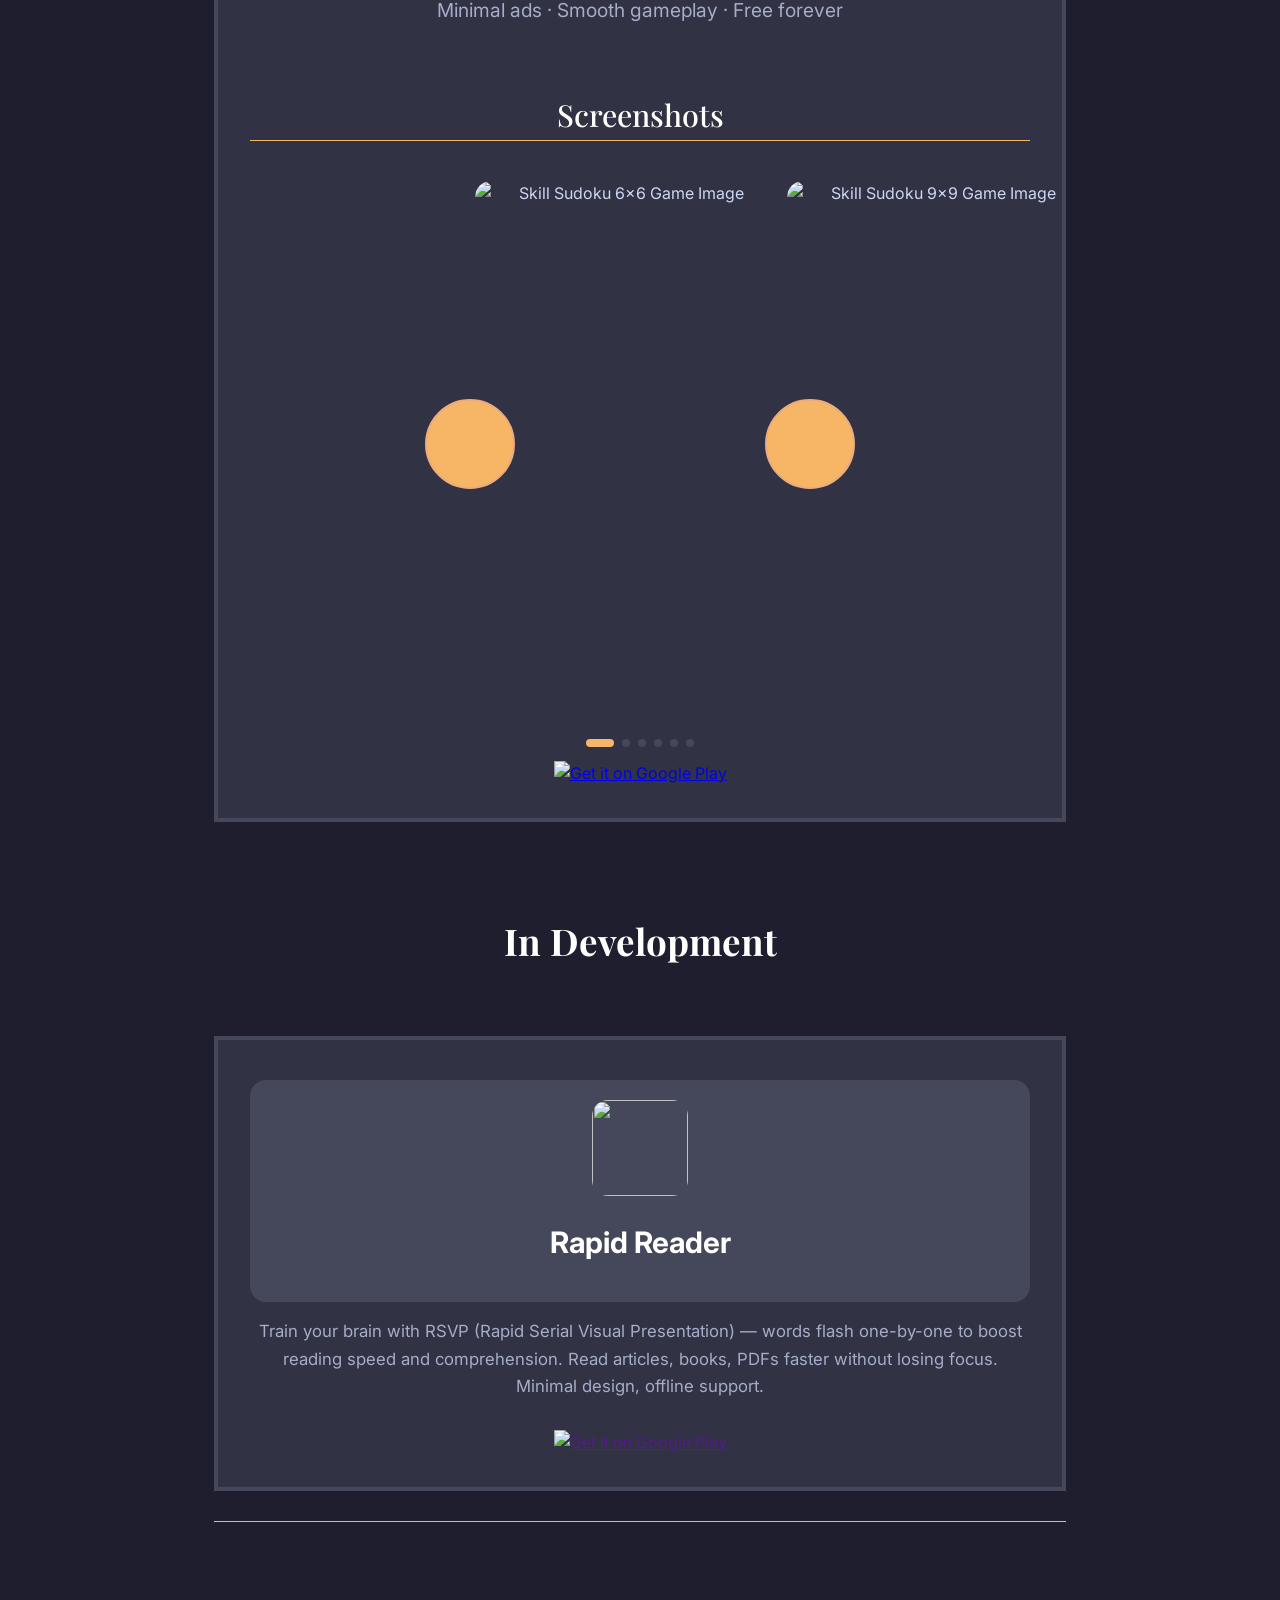
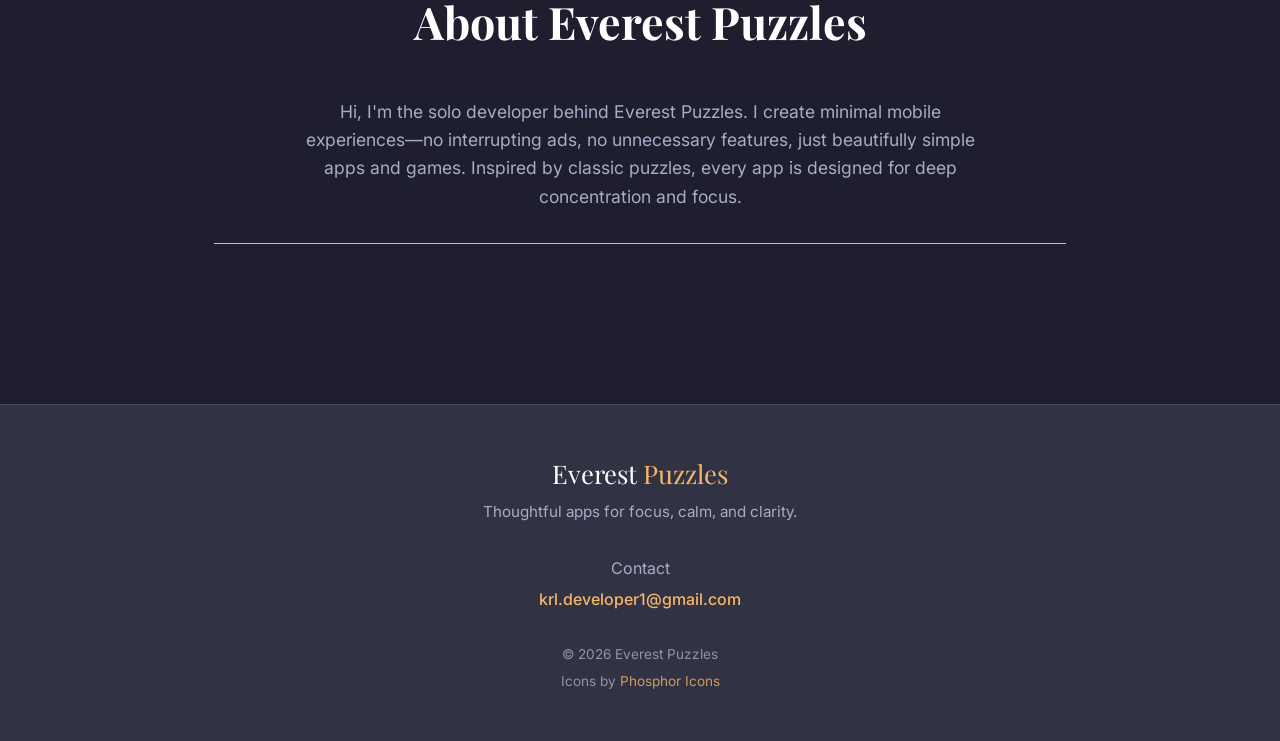
==== commit 221093bb: "Update design and accents" ====
--- a/index.html
+++ b/index.html
@@ -47,13 +47,15 @@
       <div class="apps-grid">
         <div class="app-card">
           <div class="app-content">
-            <div class="app-logo">
-              <img
-                src="https://play-lh.googleusercontent.com/NwyaOed-PkCeQTjPtVj1I7zG62GM6DydMEllmFa0b9XXj2BlN_TraAVYO-V7wIe2wxOdKFVBklnFgoj_mtf0gdY=w512-rw"
-                alt="Skill Sudoku App Icon"
-              />
+            <div class="app-card-top-matter">
+              <div class="app-logo">
+                <img
+                  src="https://play-lh.googleusercontent.com/NwyaOed-PkCeQTjPtVj1I7zG62GM6DydMEllmFa0b9XXj2BlN_TraAVYO-V7wIe2wxOdKFVBklnFgoj_mtf0gdY=w512-rw"
+                  alt="Skill Sudoku App Icon"
+                />
+              </div>
+              <div class="app-title">Skill Sudoku</div>
             </div>
-            <div class="app-title">Skill Sudoku</div>
             <p class="app-desc">
               Classic Sudoku in a clean, distraction-free design, built for deep
               focus and flow state.
@@ -61,11 +63,6 @@
             <p class="app-desc" style="font-size: 1.2rem">
               Minimal ads · Smooth gameplay · Free forever
             </p>
-            <a
-              class="cta-primary"
-              href="https://play.google.com/store/apps/details?id=com.krish.skillsudoku&hl=en_GB&pli=1"
-              ><span class="cta-main">Play Now</span></a
-            >
             <h4>Screenshots</h4>
             <div class="app-screenshot-container">
               <div class="app-screenshot-grid">
@@ -120,16 +117,6 @@
               </div>
             </div>
             <div class="carousel-dots"></div>
-            <h4>Videos</h4>
-            <div class="video-container">
-              <video class="video" controls autoplay muted>
-                <source
-                  src="videos/skillsudoku-recording.mp4"
-                  type="video/mp4"
-                />
-                Your browser does not support the video element.
-              </video>
-            </div>
             <a
               href="https://play.google.com/store/apps/details?id=com.krish.skillsudoku&hl=en_GB&pli=1"
               class="store-badge"
@@ -150,10 +137,12 @@
       <div class="apps-grid">
         <div class="app-card">
           <div class="app-content">
-            <div class="app-logo">
-              <img src="https://placehold.co/512x512?text=?" />
+            <div class="app-card-top-matter">
+              <div class="app-logo">
+                <img src="https://placehold.co/512x512?text=?" />
+              </div>
+              <div class="app-title">Rapid Reader</div>
             </div>
-            <div class="app-title">Rapid Reader</div>
             <p class="app-desc">
               Train your brain with RSVP (Rapid Serial Visual Presentation) —
               words flash one-by-one to boost reading speed and comprehension.
@@ -189,11 +178,11 @@
               font-size: 1.1rem;
             "
           >
-            Hi, I'm the solo developer behind Everest Puzzles. I create minimal,
-            mindful mobile experiences—no interrupting ads, no unnecessary
+            Hi, I'm the solo developer behind Everest Puzzles. I create minimal
+            mobile experiences—no interrupting ads, no unnecessary
             features, just beautifully simple apps and games. Inspired by
             classic puzzles, every app is designed for deep concentration and
-            pure focus.
+            focus.
           </p>
         </div>
       </div>
@@ -205,15 +194,11 @@
             <p>Everest<span style="color: var(--accent)"> Puzzles</span></p>
           </li>
           <li><a href="#featured-apps">Featured Apps</a></li>
-          <li><a href="#about-us">About Us</a></li>
-          <li><a href="#contact-us">Contact Us</a></li>
+          <li><a href="#about-us">About</a></li>
+          <li><a href="#contact-us">Contact</a></li>
         </ul>
       </div>
 
-      <!-- Back to Top -->
-      <button class="back-to-top" aria-label="Back to top" title="Back to top">
-        <span class="icon"><i class="ph-bold ph-caret-up"></i></span>
-      </button>
       <script src="screenshot-carousel-script.js"></script>
     </div>
 
--- a/style.css
+++ b/style.css
@@ -1,18 +1,17 @@
 :root {
-  --bg: #0f1115;
-  --surface: #16181f;
-  --surface-2: #1e212b;
-  --text: #e2e8f0;
-  --text-sec: #94a3b8;
-  --accent: #2dd4bf;
-  --accent-dim: #0f766e;
-  --review-gold: #e0b700;
-  --review-gold-dim: #d0a300;
-  --cta-main: #2dd4bf;
-  --cta-main-hover: #14b8a6;
-  --cta-accent: #22c55e;
-  --cta-text: #0f172a;
-  --progress: 0deg;
+  --bg: #1e1e2e;
+  --surface: #313244;
+  --surface-2: #45475a;
+  --text: #cdd6f4;
+  --text-sec: #a6adc8;
+  --accent: #f6b666;
+  --accent-dim: #ebab7e;
+  --review-gold: #f9e2af;
+  --review-gold-dim: #e5c890;
+  --cta-main: #f6b666;
+  --cta-main-hover: #ebab7e;
+  --cta-accent: #f9e2af;
+  --cta-text: #313244;
 }
 
 * {
@@ -26,7 +25,7 @@
   min-height: 100%;
   background: var(--bg);
   color: var(--text);
-  font-family: "Inter", system-ui, sans-serif;
+  font-family:  "Inter", system-ui, sans-serif;
   line-height: 1.6;
 }
 
@@ -51,12 +50,12 @@
   margin-bottom: 5rem;
   padding: 12rem 2rem 12rem;
   background: var(--bg)
-    url("https://play-lh.googleusercontent.com/LMDs_vJP-gpUxQ6JbaKrohPrgesqFaukgXSXYJQ12qegTd7KudieOyLf1Fq3rpS2cfM=w3840-h2160-rw")
+    url("https://play-lh.googleusercontent.com/agKY5gKF67xMxyObmuqv0Wwa3n66OLku5vQK05Tg7Wjcaw-M02zJ6kI1tPp0ADuJwQE=w7680-h4320")
     center/cover no-repeat;
   border-radius: 0 0 32px 32px;
   /* Soft curve at bottom */
   overflow: hidden;
-  box-shadow: 0 20px 40px rgba(0, 0, 0, 0.6);
+  box-shadow: 0 5px 10px rgba(0, 0, 0, 0.6);
 }
 
 header::before {
@@ -109,7 +108,7 @@
   font-family: "Playfair Display", serif;
   font-size: 1.9rem;
   font-weight: 500;
-  color: var(--text);
+  color: white;
   margin: 4rem 0 2.5rem;
   text-align: center;
   border-bottom: 1px solid var(--accent);
@@ -123,17 +122,20 @@
 
 .app-card {
   background: var(--surface);
+  overflow: hidden;
+  border: 4px solid var(--surface-2);
+  transition: border-color 0.08s ease;
+}
+
+.app-card:hover {
+  border-color: var(--accent-dim);
+}
+
+.app-card-top-matter {
+  background: var(--surface-2);
+  padding: 20px;
+  margin-bottom: 16px;
   border-radius: 16px;
-  overflow: hidden;
-  border: 1px solid var(--surface-2);
-  transition: all 0.25s ease;
-  box-shadow: 0 10px 30px -12px rgba(0, 0, 0, 0.4);
-}
-
-.app-card:hover {
-  transform: translateY(-8px);
-  box-shadow: 0 20px 40px -16px rgba(0, 0, 0, 0.5);
-  border-color: var(--accent-dim);
 }
 
 .app-content {
@@ -144,14 +146,11 @@
 .app-logo {
   width: 96px;
   height: 96px;
-  border-radius: 24px;
+  border-radius: 16px;
   overflow: hidden;
-  box-shadow:
-    0 8px 24px rgba(0, 0, 0, 0.4),
-    0 2px 8px rgba(0, 0, 0, 0.3);
   margin: 0 auto 1.4rem;
   display: block;
-  transition: transform 0.25s ease;
+  transition: transform 0.15s ease;
 }
 
 .app-card:hover .app-logo {
@@ -185,7 +184,7 @@
   width: 100%;
   max-width: 330px;
   margin: 2rem auto;
-  border-radius: 24px;
+  border-radius: 16px;
 }
 
 .app-screenshot-grid {
@@ -208,35 +207,23 @@
 
   background-color: var(--accent);
 
-  border: 2px solid var(--accent);
+  border: 2px solid var(--accent-dim);
   border-radius: 50%;
   width: 90px;
   height: 90px;
 
   transition:
-    transform 0.08s ease,
-    background-color 0.2s ease,
-    box-shadow 0.25s ease;
-
-  box-shadow:
-    0 8px 24px rgba(0, 0, 0, 0.4),
-    0 2px 8px rgba(0, 0, 0, 0.3);
+    transform 0.06s ease,
+    background-color 0.08s ease
 }
 
 .screenshot-nav-button:hover {
   transform: scale(1.1);
   background-color: var(--accent-dim);
-
-  box-shadow:
-    0 8px 24px var(--accent-dim),
-    0 2px 8px var(--accent-dim);
 }
 
 .screenshot-nav-button:active {
-  background-color: var(--surface-2);
-  box-shadow:
-    0 8px 24px var(--accent),
-    0 2px 8px var(--accent);
+  background-color: var(--bg);
   transform: scale(0.86);
 }
 
@@ -252,12 +239,9 @@
   flex: 0 0 296px;
   height: 526px;
   margin-right: 16px;
-  border-radius: 24px;
+  border-radius: 16px;
   overflow: hidden;
 
-  box-shadow:
-    0 8px 24px rgba(0, 0, 0, 0.4),
-    0 2px 8px rgba(0, 0, 0, 0.3);
   transition: transform 0.25s ease;
 }
 
@@ -273,7 +257,7 @@
 }
 
 .app-screenshot:hover {
-  transform: scale(1.04);
+  transform: scale(1.02);
 }
 
 .store-badge {
@@ -282,7 +266,7 @@
 }
 
 .store-badge:hover {
-  transform: scale(1.06);
+  transform: scale(1.04);
 }
 
 .store-badge img {
@@ -337,7 +321,7 @@
 }
 
 .footer-contact a:hover {
-  color: #5eead4;
+  color: var(--accent-dim);
   text-decoration: underline;
 }
 
@@ -446,13 +430,13 @@
 .review-card .rating {
   display: flex;
   justify-content: center;
-  color: #ffdf00;
+  color: var(--review-gold-dim);
   font-size: 2.4rem;
   clear: both;
 }
 
 .review-card p {
-  color: #ffffff;
+  color: var(--text-sec);
   margin-bottom: 12px;
 }
 
@@ -477,123 +461,10 @@
 .carousel-dot.active {
   width: 28px;
   background: var(--accent);
-
-  box-shadow: 0 0 8px var(--accent-dim);
 }
 
 .carousel-dot:active {
   transform: scale(0.85);
-}
-
-/* Videos */
-.video-container {
-  display: block;
-  object-fit: contain;
-  border-radius: 24px;
-  border: 1px solid var(--surface-2);
-  box-shadow: 0 10px 30px -12px rgba(0, 0, 0, 0.4);
-  transition:
-    transform 0.2s ease,
-    border-color 0.1s ease;
-  margin-bottom: 8px;
-  margin-top: 8px;
-}
-
-.video-container:hover {
-  transform: scale(1.02) translateY(-12px);
-  border-color: var(--accent-dim);
-}
-
-.video {
-  padding: 36px;
-  width: 90%;
-  height: auto;
-}
-
-/* ---  Back to Top Button --- */
-
-/* BUTTON */
-.back-to-top {
-  position: fixed;
-  bottom: 20px;
-  right: 20px;
-
-  width: 100px;
-  height: 100px;
-  border-radius: 50%;
-
-  display: flex;
-  align-items: center;
-  justify-content: center;
-
-  background: var(--bg);
-  color: #e8e8e8;
-
-  border: 12px solid var(--surface);
-
-  box-shadow:
-    0 12px 24px rgba(0, 0, 0, 0.4),
-    0 6px 8px rgba(0, 0, 0, 0.3);
-
-  cursor: pointer;
-
-  opacity: 0;
-  transform: scale(0);
-
-  transition:
-    transform 0.1s ease,
-    opacity 0.2s ease,
-    background-color 0.2s ease,
-    color 0.2s ease;
-}
-
-.back-to-top .icon {
-  font-size: 4rem;
-  line-height: 1;
-}
-
-.back-to-top::after {
-  content: "";
-  position: absolute;
-  inset: -18px;
-  border-radius: 50%;
-
-  background: conic-gradient(
-    var(--accent) var(--progress),
-    transparent var(--progress)
-  );
-
-  mask: radial-gradient(
-    farthest-side,
-    transparent calc(100% - 10px),
-    black calc(100% - 6px)
-  );
-
-  -webkit-mask: radial-gradient(
-    farthest-side,
-    transparent calc(100% - 10px),
-    black calc(100% - 6px)
-  );
-
-  pointer-events: none;
-  z-index: -1;
-
-  filter: blur(0.3px);
-}
-
-/* FIXED SCALE SYSTEM */
-.back-to-top.show {
-  opacity: 1;
-  transform: scale(1);
-}
-
-.back-to-top:hover {
-  transform: scale(1.16);
-}
-
-.back-to-top:active {
-  transform: scale(0.85);
-  background: var(--surface-2);
 }
 
 /* --- TACTILE CTA BUTTON --- */
@@ -618,9 +489,9 @@
 
   /* TACTILE DEPTH */
   box-shadow:
-    inset 0 1px 0 rgba(255, 255, 255, 0.25),
-    /* top highlight */ 0 8px 0 rgba(15, 118, 110, 0.6),
-    /* hard base */ 0 12px 24px rgba(0, 0, 0, 0.4); /* soft shadow */
+    inset 0 1px 0 rgba(255, 255, 255, 0.25), /* top highlight */
+    0 8px 0 rgba(246, 182, 102, 0.8), /* hard base */
+    0 12px 24px rgba(0, 0, 0, 0.4); /* soft shadow */
 
   cursor: pointer;
   overflow: hidden;
@@ -661,7 +532,6 @@
 
 /* HOVER (DESKTOP) */
 .cta-primary:hover {
-  transform: translateY(-2px);
   filter: brightness(1.05);
 }
 
@@ -671,7 +541,7 @@
 
   box-shadow:
     inset 0 1px 0 rgba(255, 255, 255, 0.2),
-    0 2px 0 rgba(15, 118, 110, 0.6),
+    0 2px 0 rgba(246, 182, 102, 0.9),
     0 6px 12px rgba(0, 0, 0, 0.3);
 }
 
